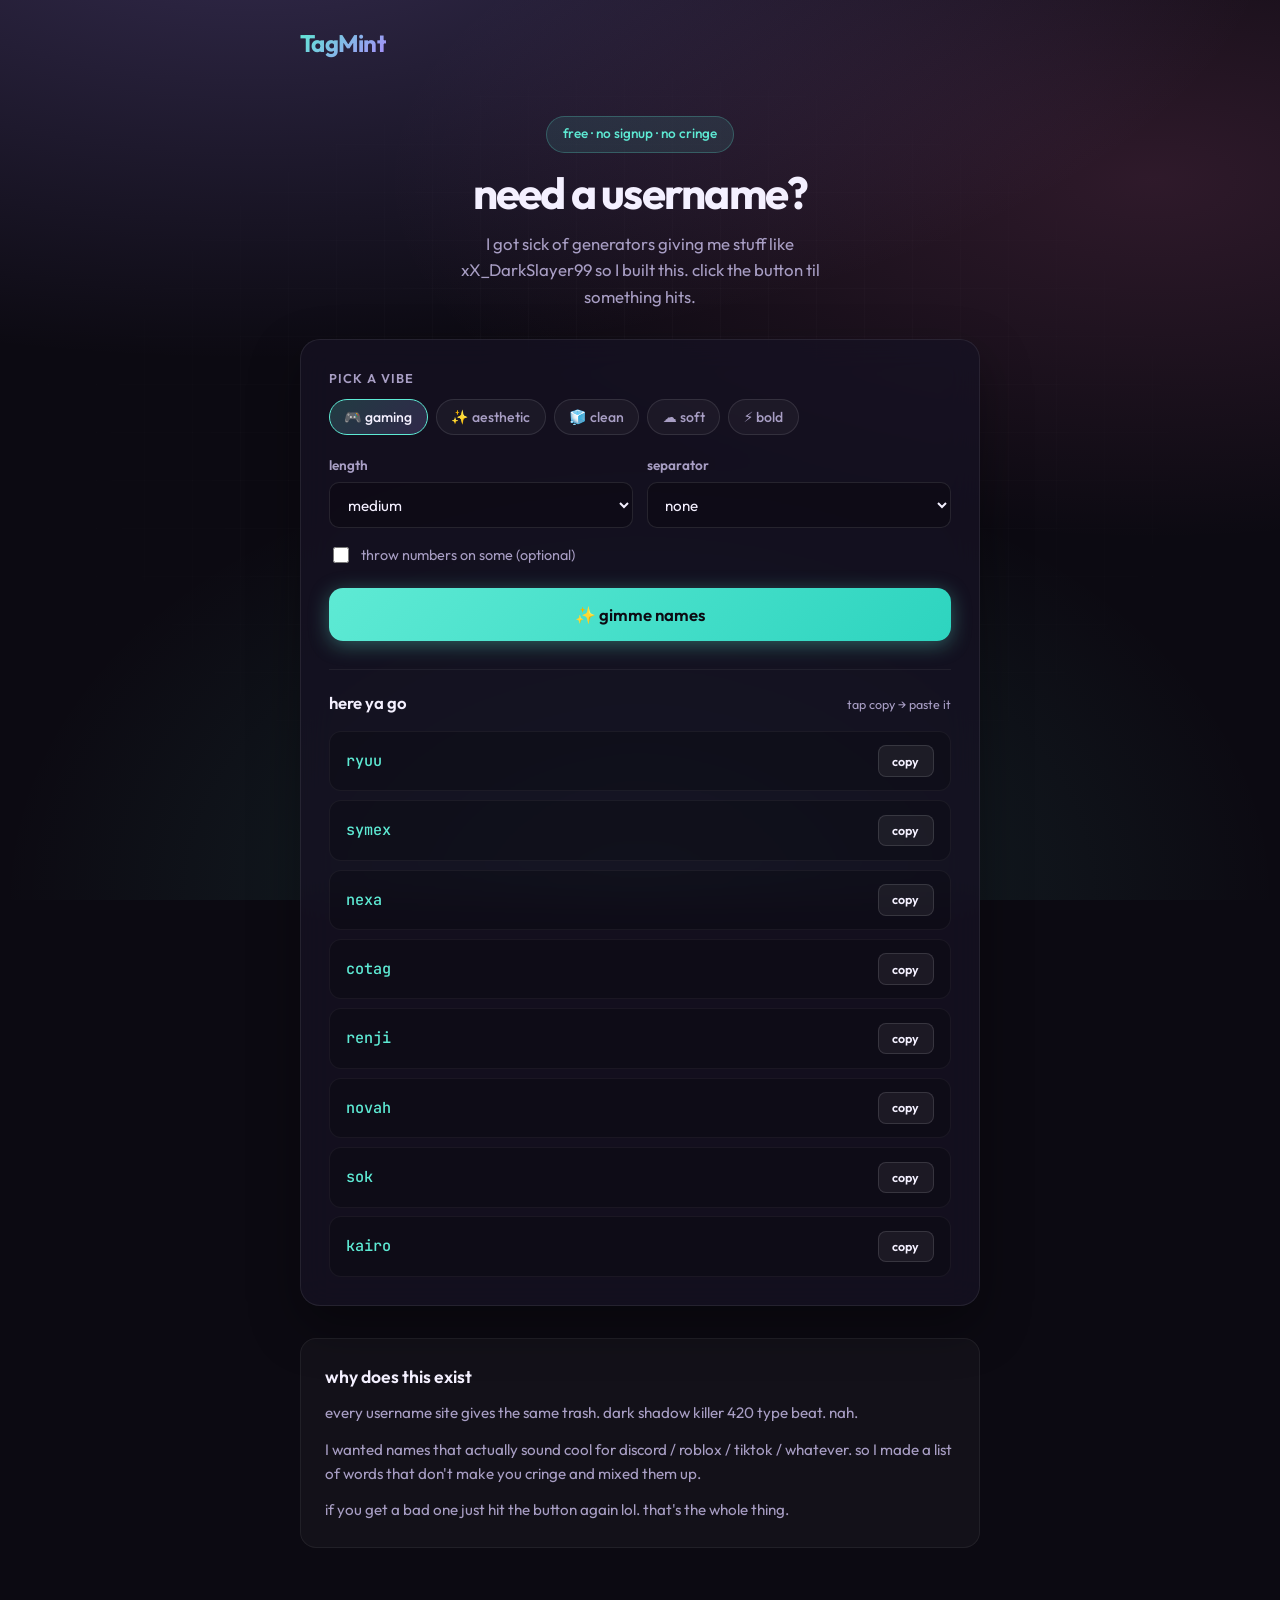
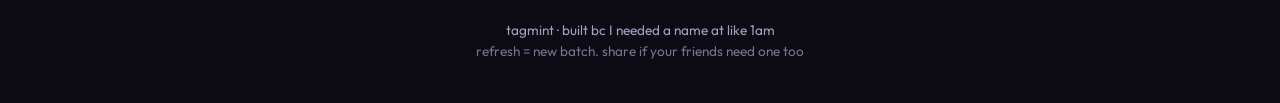
==== index.html @ 59f7b66f "Add files via upload" ====
<!DOCTYPE html>
<html lang="en">
<head>
  <meta charset="UTF-8">
  <meta name="viewport" content="width=device-width, initial-scale=1.0">
  <title>TagMint — username generator that doesn't suck</title>
  <meta name="description" content="I got tired of cringe username generators so I built this. Free cool usernames for Discord, Roblox, TikTok, whatever.">
  <meta name="robots" content="index, follow">
  <link rel="canonical" href="https://silas-sly.github.io/velora-ai-humanizer/">
  <link rel="icon" href="data:image/svg+xml,<svg xmlns='http://www.w3.org/2000/svg' viewBox='0 0 100 100'><text y='.9em' font-size='90'>🏷️</text></svg>">
  <link rel="preconnect" href="https://fonts.googleapis.com">
  <link rel="preconnect" href="https://fonts.gstatic.com" crossorigin>
  <link href="https://fonts.googleapis.com/css2?family=Outfit:wght@400;500;600;700&family=JetBrains+Mono:wght@500&display=swap" rel="stylesheet">
  <style>
    :root {
      --bg: #0c0a12;
      --card: rgba(22, 18, 35, 0.75);
      --card-border: rgba(255, 255, 255, 0.08);
      --text: #f4f0ff;
      --text-muted: #a89ec4;
      --mint: #5eead4;
      --mint-dim: #2dd4bf;
      --purple: #a78bfa;
      --pink: #f472b6;
      --radius: 14px;
    }

    *, *::before, *::after { box-sizing: border-box; }

    body {
      margin: 0;
      font-family: "Outfit", system-ui, sans-serif;
      background: var(--bg);
      color: var(--text);
      line-height: 1.6;
      min-height: 100vh;
      overflow-x: hidden;
    }

    .bg-glow {
      position: fixed;
      inset: 0;
      z-index: -1;
      background:
        radial-gradient(ellipse 80% 50% at 20% -10%, rgba(167, 139, 250, 0.25), transparent),
        radial-gradient(ellipse 60% 40% at 90% 20%, rgba(244, 114, 182, 0.15), transparent),
        radial-gradient(ellipse 50% 50% at 50% 100%, rgba(94, 234, 212, 0.12), transparent),
        var(--bg);
    }

    .bg-grid {
      position: fixed;
      inset: 0;
      z-index: -1;
      background-image:
        linear-gradient(rgba(255, 255, 255, 0.02) 1px, transparent 1px),
        linear-gradient(90deg, rgba(255, 255, 255, 0.02) 1px, transparent 1px);
      background-size: 48px 48px;
      mask-image: radial-gradient(ellipse at center, black 20%, transparent 75%);
    }

    .container {
      width: min(680px, 92%);
      margin: 0 auto;
    }

    .site-header {
      padding: 1.5rem 0 0.5rem;
    }

    .logo {
      font-size: 1.5rem;
      font-weight: 700;
      color: var(--text);
      text-decoration: none;
      letter-spacing: -0.03em;
      background: linear-gradient(135deg, var(--mint), var(--purple));
      -webkit-background-clip: text;
      -webkit-text-fill-color: transparent;
      background-clip: text;
    }

    .hero {
      padding: 2rem 0 1.75rem;
      text-align: center;
    }

    .hero-badge {
      display: inline-block;
      background: rgba(94, 234, 212, 0.1);
      border: 1px solid rgba(94, 234, 212, 0.25);
      color: var(--mint);
      padding: 0.4rem 1rem;
      border-radius: 999px;
      font-size: 0.85rem;
      font-weight: 500;
      margin-bottom: 1rem;
    }

    .hero h1 {
      font-size: clamp(2rem, 6vw, 2.75rem);
      margin: 0 0 0.85rem;
      letter-spacing: -0.04em;
      font-weight: 700;
      line-height: 1.1;
    }

    .hero-sub {
      color: var(--text-muted);
      margin: 0 auto;
      max-width: 420px;
      font-size: 1.05rem;
      font-weight: 400;
    }

    .tool-card {
      background: var(--card);
      backdrop-filter: blur(16px);
      border: 1px solid var(--card-border);
      border-radius: 20px;
      padding: 1.75rem;
      margin-bottom: 2rem;
      box-shadow: 0 20px 50px rgba(0, 0, 0, 0.35);
    }

    .section-label {
      font-size: 0.8rem;
      font-weight: 600;
      text-transform: uppercase;
      letter-spacing: 0.08em;
      color: var(--text-muted);
      margin: 0 0 0.65rem;
    }

    .style-chips {
      display: flex;
      flex-wrap: wrap;
      gap: 0.5rem;
      margin-bottom: 1.25rem;
    }

    .chip {
      padding: 0.5rem 0.9rem;
      border-radius: 999px;
      border: 1px solid rgba(255, 255, 255, 0.1);
      background: rgba(255, 255, 255, 0.04);
      color: var(--text-muted);
      font-family: inherit;
      font-size: 0.88rem;
      font-weight: 500;
      cursor: pointer;
      transition: all 0.2s;
    }

    .chip:hover {
      border-color: rgba(167, 139, 250, 0.4);
      color: var(--text);
    }

    .chip.active {
      background: linear-gradient(135deg, rgba(94, 234, 212, 0.2), rgba(167, 139, 250, 0.2));
      border-color: var(--mint);
      color: var(--text);
    }

    .controls-row {
      display: grid;
      grid-template-columns: 1fr 1fr;
      gap: 0.85rem;
      margin-bottom: 1rem;
    }

    label.field {
      display: flex;
      flex-direction: column;
      gap: 0.35rem;
      font-size: 0.85rem;
      font-weight: 600;
      color: var(--text-muted);
    }

    select {
      padding: 0.7rem 0.85rem;
      border: 1px solid rgba(255, 255, 255, 0.1);
      border-radius: 10px;
      background: rgba(0, 0, 0, 0.25);
      color: var(--text);
      font-family: inherit;
      font-size: 0.95rem;
      cursor: pointer;
    }

    select:focus {
      outline: 2px solid var(--purple);
      outline-offset: 2px;
    }

    .toggle-row {
      display: flex;
      align-items: center;
      gap: 0.55rem;
      margin-bottom: 1.35rem;
      color: var(--text-muted);
      font-size: 0.9rem;
      cursor: pointer;
    }

    .toggle-row input {
      accent-color: var(--mint);
      width: 1rem;
      height: 1rem;
    }

    .btn-generate {
      width: 100%;
      padding: 1rem 1.5rem;
      border: none;
      border-radius: 14px;
      font-family: inherit;
      font-size: 1.05rem;
      font-weight: 600;
      color: #0c0a12;
      cursor: pointer;
      background: linear-gradient(135deg, var(--mint), var(--mint-dim));
      box-shadow: 0 4px 20px rgba(94, 234, 212, 0.35);
      transition: transform 0.15s, box-shadow 0.2s;
    }

    .btn-generate:hover {
      transform: translateY(-2px);
      box-shadow: 0 8px 28px rgba(94, 234, 212, 0.45);
    }

    .btn-generate:active {
      transform: translateY(0) scale(0.98);
    }

    .results-head {
      display: flex;
      justify-content: space-between;
      align-items: baseline;
      margin: 1.75rem 0 0.85rem;
      padding-top: 1.25rem;
      border-top: 1px solid rgba(255, 255, 255, 0.06);
    }

    .results-head h2 {
      margin: 0;
      font-size: 1.05rem;
      font-weight: 600;
    }

    .results-hint {
      font-size: 0.78rem;
      color: var(--text-muted);
    }

    .username-list {
      list-style: none;
      margin: 0;
      padding: 0;
      display: flex;
      flex-direction: column;
      gap: 0.55rem;
    }

    .username-item {
      display: flex;
      align-items: center;
      justify-content: space-between;
      gap: 0.75rem;
      background: rgba(0, 0, 0, 0.2);
      border: 1px solid rgba(255, 255, 255, 0.05);
      border-radius: 12px;
      padding: 0.85rem 1rem;
      transition: border-color 0.2s, background 0.2s;
    }

    .username-item:hover {
      border-color: rgba(167, 139, 250, 0.25);
      background: rgba(167, 139, 250, 0.06);
    }

    .username-text {
      font-family: "JetBrains Mono", ui-monospace, monospace;
      font-size: 0.95rem;
      font-weight: 500;
      color: var(--mint);
    }

    .btn-copy {
      padding: 0.45rem 0.85rem;
      border: 1px solid rgba(255, 255, 255, 0.12);
      border-radius: 8px;
      background: rgba(255, 255, 255, 0.06);
      color: var(--text);
      font-family: inherit;
      font-size: 0.78rem;
      font-weight: 600;
      cursor: pointer;
      transition: all 0.15s;
      white-space: nowrap;
    }

    .btn-copy:hover {
      background: rgba(94, 234, 212, 0.15);
      border-color: var(--mint);
      color: var(--mint);
    }

    .about-block {
      padding: 0 0 3rem;
    }

    .about-card {
      background: rgba(255, 255, 255, 0.03);
      border: 1px solid rgba(255, 255, 255, 0.06);
      border-radius: 16px;
      padding: 1.5rem;
    }

    .about-card h2 {
      margin: 0 0 0.65rem;
      font-size: 1.1rem;
      font-weight: 600;
    }

    .about-card p {
      margin: 0 0 0.75rem;
      color: var(--text-muted);
      font-size: 0.95rem;
    }

    .about-card p:last-child {
      margin-bottom: 0;
    }

    .site-footer {
      padding: 1.5rem 0 2.5rem;
      text-align: center;
      color: var(--text-muted);
      font-size: 0.85rem;
    }

    .site-footer span {
      opacity: 0.7;
    }

    @media (max-width: 480px) {
      .controls-row {
        grid-template-columns: 1fr;
      }
    }
  </style>
</head>
<body>
  <div class="bg-glow" aria-hidden="true"></div>
  <div class="bg-grid" aria-hidden="true"></div>

  <header class="site-header">
    <div class="container">
      <a href="#" class="logo">TagMint</a>
    </div>
  </header>

  <main class="container">
    <section class="hero">
      <p class="hero-badge">free · no signup · no cringe</p>
      <h1>need a username?</h1>
      <p class="hero-sub">I got sick of generators giving me stuff like xX_DarkSlayer99 so I built this. click the button til something hits.</p>
    </section>

    <section class="tool-card">
      <p class="section-label">pick a vibe</p>
      <div class="style-chips" id="style-chips">
        <button type="button" class="chip active" data-style="gaming">🎮 gaming</button>
        <button type="button" class="chip" data-style="aesthetic">✨ aesthetic</button>
        <button type="button" class="chip" data-style="clean">🧊 clean</button>
        <button type="button" class="chip" data-style="soft">☁️ soft</button>
        <button type="button" class="chip" data-style="bold">⚡ bold</button>
      </div>

      <div class="controls-row">
        <label class="field">
          length
          <select id="length">
            <option value="short">short</option>
            <option value="medium" selected>medium</option>
          </select>
        </label>
        <label class="field">
          separator
          <select id="separator">
            <option value="none">none</option>
            <option value="dot">dot ·</option>
            <option value="underscore">underscore _</option>
          </select>
        </label>
      </div>

      <label class="toggle-row">
        <input type="checkbox" id="numbers">
        throw numbers on some (optional)
      </label>

      <button type="button" class="btn-generate" id="generate-btn">✨ gimme names</button>

      <div class="results-head">
        <h2>here ya go</h2>
        <span class="results-hint">tap copy → paste it</span>
      </div>
      <ul class="username-list" id="username-list"></ul>
    </section>

    <section class="about-block">
      <div class="about-card">
        <h2>why does this exist</h2>
        <p>every username site gives the same trash. dark shadow killer 420 type beat. nah.</p>
        <p>I wanted names that actually sound cool for discord / roblox / tiktok / whatever. so I made a list of words that don't make you cringe and mixed them up.</p>
        <p>if you get a bad one just hit the button again lol. that's the whole thing.</p>
      </div>
    </section>
  </main>

  <footer class="site-footer">
    <div class="container">
      tagmint · built bc I needed a name at like 1am<br>
      <span>refresh = new batch. share if your friends need one too</span>
    </div>
  </footer>

  <input type="hidden" id="style" value="gaming">

  <script>
    const CRINGE = /dark|shadow|killer|epic|ninja|dragon|lord|blood|death|savage|toxic|demon|xx|420|pro gamer|cringe|uwu|owo/i;

    const premium = {
      clean: ["orion", "cipher", "vertex", "atlas", "prism", "helix", "nexus", "solar", "vector", "onyx", "cobalt", "meridian"],
      aesthetic: ["serein", "lumen", "velour", "solace", "eclipse", "mirage", "cascade", "serene", "nocturne", "halcyon", "aether", "isotope"],
      gaming: ["nyro", "vynx", "kairo", "renji", "zeph", "orvyn", "thalen", "kyros", "nexa", "ryuu", "axel", "novah"],
      soft: ["willow", "driftwood", "firefly", "marigold", "sunlit", "meadow", "petrichor", "daybreak", "moonrise", "starling"],
      bold: ["ironcrest", "stormline", "northwind", "goldframe", "crossline", "highvault", "rockwell", "windgate", "stonearc", "peakline"],
    };

    const roots = {
      clean: ["neo", "syn", "arc", "lux", "zen", "vor", "kai", "sol", "fen", "hex", "rio", "vex"],
      aesthetic: ["pale", "low", "soft", "sea", "moon", "cold", "blue", "grey", "mist", "dawn", "dusk", "haze"],
      gaming: ["neo", "hex", "arc", "volt", "sync", "flux", "dash", "grid", "byte", "node", "rift", "core"],
      soft: ["warm", "slow", "calm", "kind", "easy", "mild", "cozy", "hazy", "light", "still", "deep", "pure"],
      bold: ["iron", "steel", "peak", "prime", "stark", "grand", "solid", "sharp", "high", "true", "hard", "fast"],
    };

    const tails = {
      clean: ["line", "ward", "flux", "kind", "mind", "pulse", "core", "veil", "port", "mark", "gate", "view"],
      aesthetic: ["glass", "pool", "rain", "glow", "tide", "fern", "lily", "wave", "bloom", "arch", "shade", "light"],
      gaming: ["strike", "shift", "spark", "dash", "sync", "byte", "node", "rift", "volt", "flux", "run", "tag"],
      soft: ["cloud", "berry", "brook", "petal", "moss", "nest", "dream", "breeze", "stream", "glow", "haze", "dew"],
      bold: ["forge", "crest", "frame", "block", "vault", "tower", "ridge", "edge", "line", "gate", "fall", "wind"],
    };

    const handPicked = {
      clean: ["northline", "clearport", "swiftmark", "keengate", "brightflux", "stillward", "openview", "truecore"],
      aesthetic: ["seaglass", "lowtide", "paleglow", "coldbloom", "moonarch", "mistfern", "dawnlily", "hazewave"],
      gaming: ["neoshift", "hexspark", "arcflux", "voltdash", "syncbyte", "gridrift", "corerun", "nodetag"],
      soft: ["warmcloud", "calmbrook", "kindpetal", "cozyglow", "hazydew", "stillnest", "deepdream", "purebreeze"],
      bold: ["ironforge", "steelcrest", "peakline", "starkgate", "grandvault", "sharpedge", "highridge", "truewind"],
    };

    const onsets = ["k", "n", "r", "v", "z", "t", "l", "m", "s", "j", "x", "q"];
    const nuclei = ["a", "e", "i", "o", "y", "ae", "io"];
    const codas = ["n", "r", "x", "l", "s", "k", "m", "v", "th", "sh", ""];

    function pick(arr) {
      return arr[Math.floor(Math.random() * arr.length)];
    }

    function subtleNumber() {
      return pick(["", "", "", "", "7", "9", "11", "21"]);
    }

    function joinParts(a, b, sep) {
      if (sep === "dot") return `${a}.${b}`;
      if (sep === "underscore") return `${a}_${b}`;
      return a + b;
    }

    function blend(a, b) {
      const cut = Math.min(3, Math.max(2, Math.floor(a.length / 2)));
      return (a.slice(0, cut) + b).toLowerCase();
    }

    function formatName(name, style) {
      name = name.toLowerCase().replace(/[^a-z0-9._]/g, "");
      if (style === "clean") return name.charAt(0).toUpperCase() + name.slice(1);
      return name;
    }

    function isCringe(name) {
      if (CRINGE.test(name)) return true;
      if (/(.)\1{2,}/.test(name)) return true;
      if (name.length < 3 || name.length > 16) return true;
      if (!/[aeiouy]/.test(name)) return true;
      if (/[bcdfghjklmnpqrstvwxyz]{4,}/i.test(name)) return true;
      return false;
    }

    function pronounceableTag() {
      const pattern = Math.random();
      if (pattern < 0.4) return pick(onsets) + pick(nuclei) + pick(codas);
      if (pattern < 0.7) return pick(onsets) + pick(nuclei) + pick(codas) + pick(nuclei) + pick(codas);
      return pick(premium.gaming);
    }

    function generateOne(style, length, separator, useNumbers) {
      let name = "";
      const roll = Math.random();

      if (roll < 0.35) name = pick(premium[style] || premium.clean);
      else if (roll < 0.55) name = pick(handPicked[style] || handPicked.clean);
      else if (roll < 0.75) {
        const a = pick(roots[style] || roots.clean);
        const b = pick(tails[style] || tails.clean);
        name = separator === "none" && Math.random() < 0.4 ? blend(a, b) : joinParts(a, b, separator);
      } else if (style === "gaming") name = pronounceableTag();
      else {
        const a = pick(roots[style] || roots.clean);
        const b = pick(tails[style] || tails.clean);
        name = joinParts(a, b, separator);
      }

      if (length === "short" && name.length > 9) name = name.slice(0, 7);
      name = formatName(name, style);
      if (useNumbers) {
        const num = subtleNumber();
        if (num) name += num;
      }
      return name;
    }

    function generateBatch(count, style, length, separator, useNumbers) {
      const set = new Set();
      let attempts = 0;
      while (set.size < count && attempts < count * 50) {
        const candidate = generateOne(style, length, separator, useNumbers);
        if (!isCringe(candidate)) set.add(candidate);
        attempts++;
      }
      return [...set];
    }

    function renderUsernames(names) {
      const list = document.getElementById("username-list");
      list.innerHTML = names.map((name) => `
        <li class="username-item">
          <span class="username-text">${name}</span>
          <button type="button" class="btn-copy" data-copy="${name}">copy</button>
        </li>
      `).join("");

      list.querySelectorAll("[data-copy]").forEach((btn) => {
        btn.addEventListener("click", async () => {
          const text = btn.dataset.copy;
          try {
            await navigator.clipboard.writeText(text);
            btn.textContent = "got it ✓";
            setTimeout(() => { btn.textContent = "copy"; }, 1400);
          } catch {
            btn.textContent = "copy manually";
          }
        });
      });
    }

    function runGenerate() {
      const style = document.getElementById("style").value;
      const length = document.getElementById("length").value;
      const separator = document.getElementById("separator").value;
      const useNumbers = document.getElementById("numbers").checked;
      renderUsernames(generateBatch(8, style, length, separator, useNumbers));
    }

    document.getElementById("generate-btn").addEventListener("click", runGenerate);

    document.querySelectorAll(".chip").forEach((chip) => {
      chip.addEventListener("click", () => {
        document.querySelectorAll(".chip").forEach((c) => c.classList.remove("active"));
        chip.classList.add("active");
        document.getElementById("style").value = chip.dataset.style;
        runGenerate();
      });
    });

    runGenerate();
  </script>
</body>
</html>
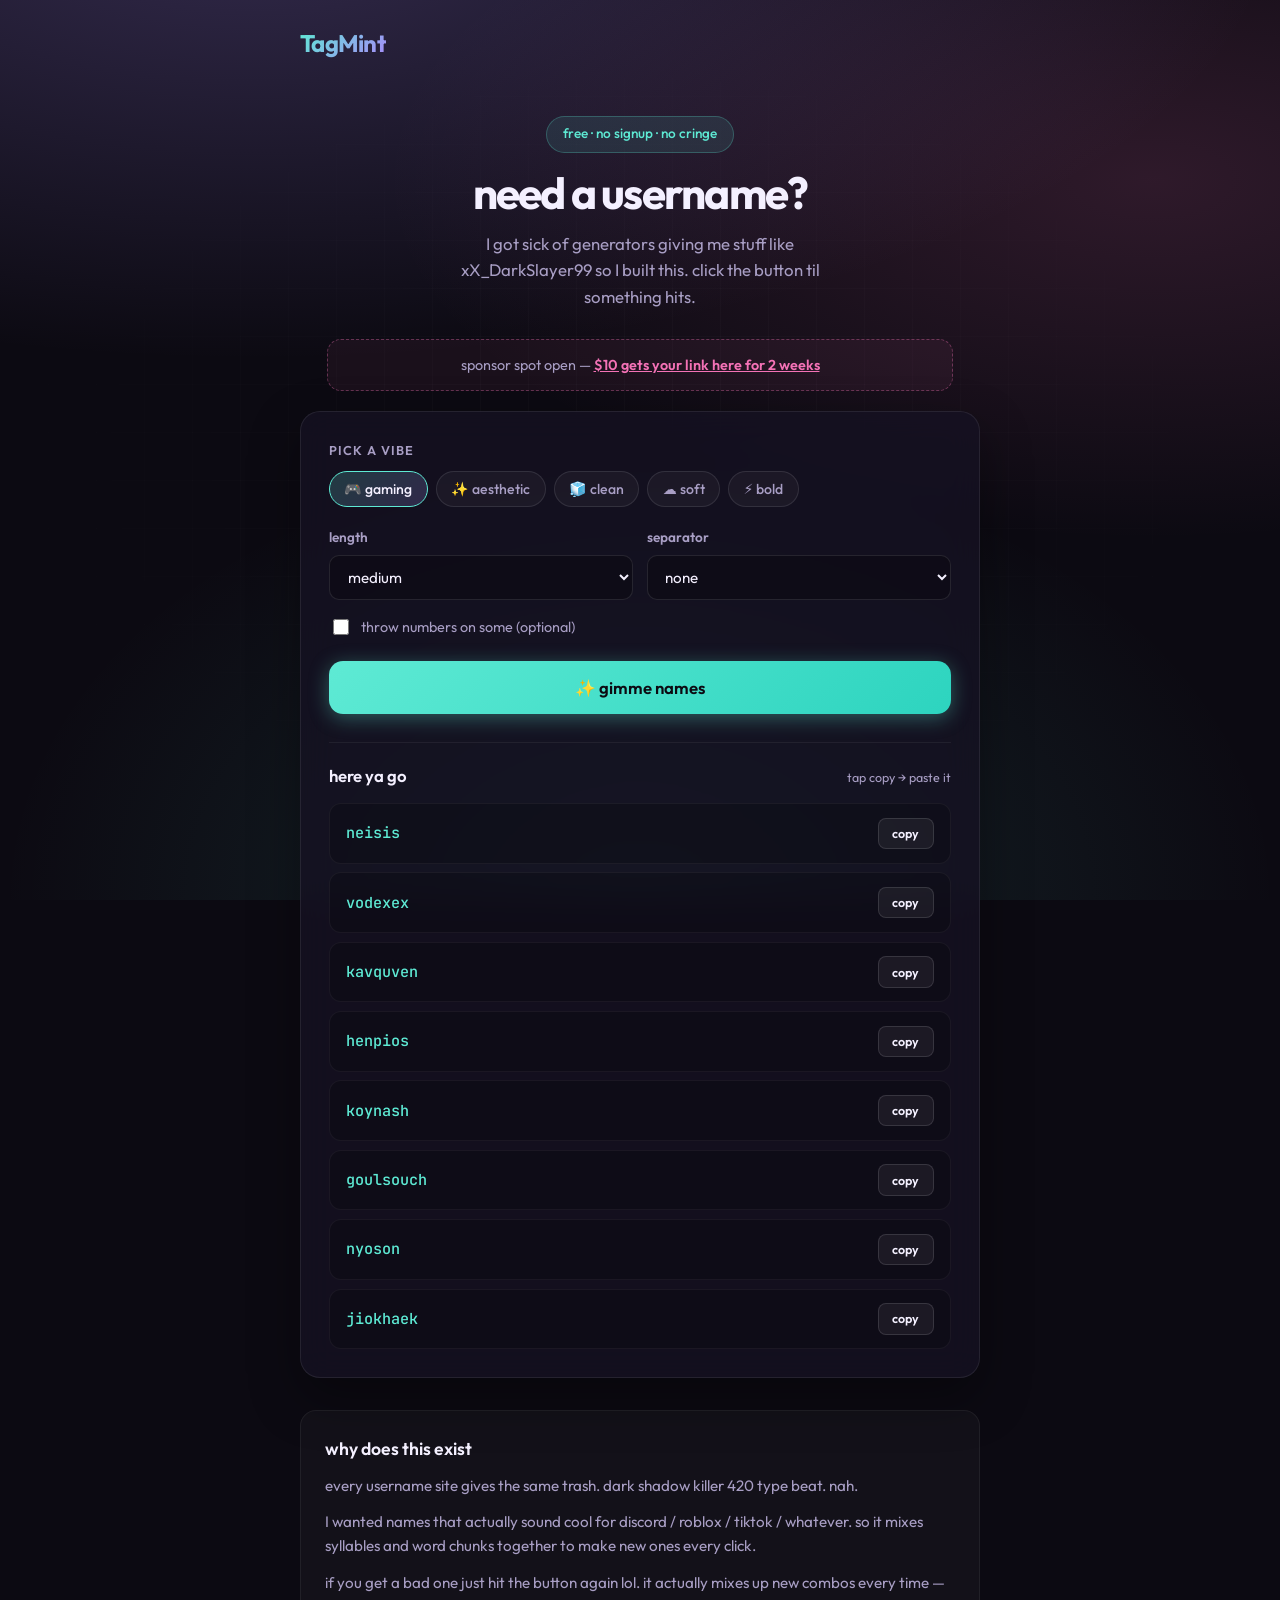
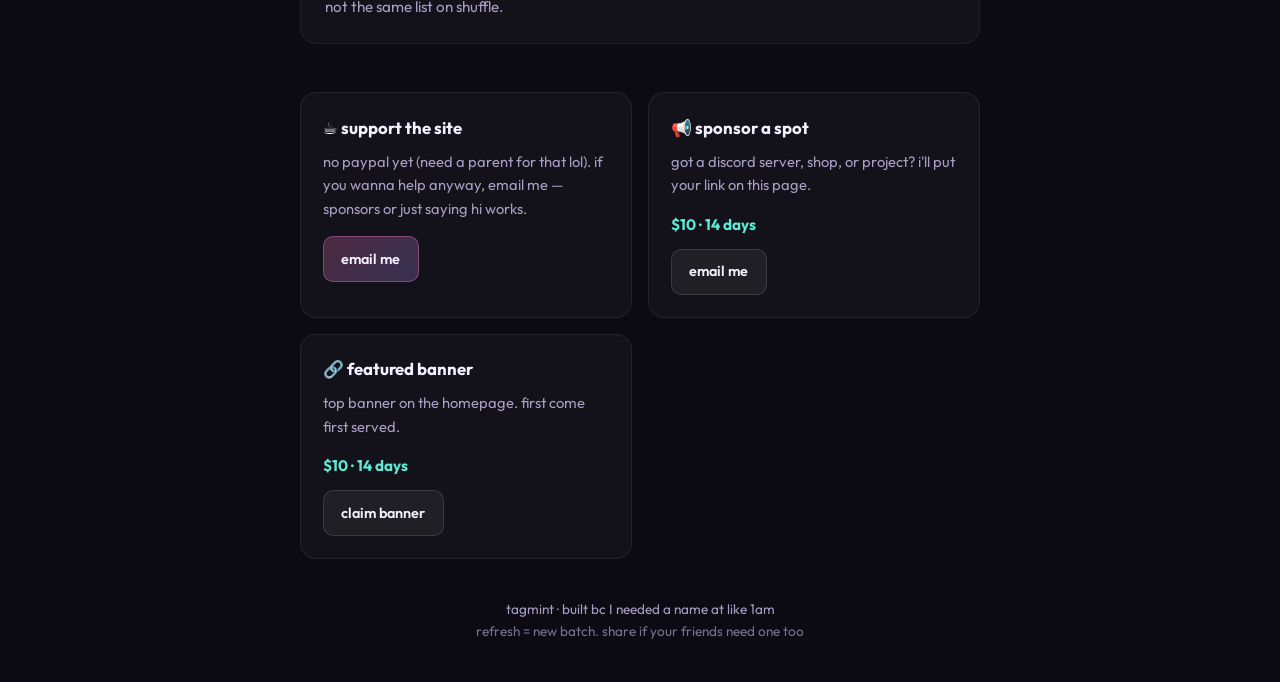
==== commit 7f22299e: "Add files via upload" ====
--- a/index.html
+++ b/index.html
@@ -6,7 +6,7 @@
   <title>TagMint — username generator that doesn't suck</title>
   <meta name="description" content="I got tired of cringe username generators so I built this. Free cool usernames for Discord, Roblox, TikTok, whatever.">
   <meta name="robots" content="index, follow">
-  <link rel="canonical" href="https://silas-sly.github.io/velora-ai-humanizer/">
+  <link rel="canonical" href="https://silas-sly.github.io/tagmint-ai-username/">
   <link rel="icon" href="data:image/svg+xml,<svg xmlns='http://www.w3.org/2000/svg' viewBox='0 0 100 100'><text y='.9em' font-size='90'>🏷️</text></svg>">
   <link rel="preconnect" href="https://fonts.googleapis.com">
   <link rel="preconnect" href="https://fonts.gstatic.com" crossorigin>
@@ -346,6 +346,88 @@
       opacity: 0.7;
     }
 
+    .sponsor-top {
+      margin-bottom: 1.25rem;
+      padding: 0.85rem 1.1rem;
+      border-radius: 14px;
+      border: 1px dashed rgba(244, 114, 182, 0.35);
+      background: rgba(244, 114, 182, 0.06);
+      text-align: center;
+      font-size: 0.9rem;
+      color: var(--text-muted);
+    }
+
+    .sponsor-top a {
+      color: var(--pink);
+      font-weight: 600;
+    }
+
+    .support-section {
+      padding-bottom: 1rem;
+    }
+
+    .support-grid {
+      display: grid;
+      grid-template-columns: repeat(auto-fit, minmax(240px, 1fr));
+      gap: 1rem;
+    }
+
+    .support-card {
+      background: rgba(255, 255, 255, 0.03);
+      border: 1px solid rgba(255, 255, 255, 0.08);
+      border-radius: 16px;
+      padding: 1.35rem;
+    }
+
+    .support-card h2 {
+      margin: 0 0 0.5rem;
+      font-size: 1.05rem;
+    }
+
+    .support-card p {
+      margin: 0 0 1rem;
+      color: var(--text-muted);
+      font-size: 0.92rem;
+    }
+
+    .support-card .price {
+      color: var(--mint);
+      font-weight: 700;
+      font-size: 0.95rem;
+      margin-bottom: 0.75rem;
+    }
+
+    .btn-support {
+      display: inline-flex;
+      align-items: center;
+      justify-content: center;
+      padding: 0.65rem 1.1rem;
+      border-radius: 10px;
+      font-family: inherit;
+      font-size: 0.9rem;
+      font-weight: 600;
+      text-decoration: none;
+      border: 1px solid rgba(255, 255, 255, 0.12);
+      background: rgba(255, 255, 255, 0.06);
+      color: var(--text);
+      transition: all 0.15s;
+    }
+
+    .btn-support:hover {
+      border-color: var(--purple);
+      background: rgba(167, 139, 250, 0.15);
+    }
+
+    .btn-donate {
+      background: linear-gradient(135deg, rgba(244, 114, 182, 0.25), rgba(167, 139, 250, 0.25));
+      border-color: rgba(244, 114, 182, 0.4);
+    }
+
+    .btn-donate:hover {
+      border-color: var(--pink);
+      background: rgba(244, 114, 182, 0.2);
+    }
+
     @media (max-width: 480px) {
       .controls-row {
         grid-template-columns: 1fr;
@@ -369,6 +451,10 @@
       <h1>need a username?</h1>
       <p class="hero-sub">I got sick of generators giving me stuff like xX_DarkSlayer99 so I built this. click the button til something hits.</p>
     </section>
+
+    <aside class="sponsor-top container">
+      sponsor spot open — <a href="#support">$10 gets your link here for 2 weeks</a>
+    </aside>
 
     <section class="tool-card">
       <p class="section-label">pick a vibe</p>
@@ -416,8 +502,30 @@
       <div class="about-card">
         <h2>why does this exist</h2>
         <p>every username site gives the same trash. dark shadow killer 420 type beat. nah.</p>
-        <p>I wanted names that actually sound cool for discord / roblox / tiktok / whatever. so I made a list of words that don't make you cringe and mixed them up.</p>
-        <p>if you get a bad one just hit the button again lol. that's the whole thing.</p>
+        <p>I wanted names that actually sound cool for discord / roblox / tiktok / whatever. so it mixes syllables and word chunks together to make new ones every click.</p>
+        <p>if you get a bad one just hit the button again lol. it actually mixes up new combos every time — not the same list on shuffle.</p>
+      </div>
+    </section>
+
+    <section class="support-section" id="support">
+      <div class="support-grid">
+        <article class="support-card">
+          <h2>☕ support the site</h2>
+          <p>no paypal yet (need a parent for that lol). if you wanna help anyway, email me — sponsors or just saying hi works.</p>
+          <a class="btn-support btn-donate" href="mailto:tagmint76@gmail.com?subject=TagMint%20Support">email me</a>
+        </article>
+        <article class="support-card">
+          <h2>📢 sponsor a spot</h2>
+          <p>got a discord server, shop, or project? i'll put your link on this page.</p>
+          <p class="price">$10 · 14 days</p>
+          <a class="btn-support" href="mailto:tagmint76@gmail.com?subject=TagMint%20Sponsor">email me</a>
+        </article>
+        <article class="support-card">
+          <h2>🔗 featured banner</h2>
+          <p>top banner on the homepage. first come first served.</p>
+          <p class="price">$10 · 14 days</p>
+          <a class="btn-support" href="mailto:tagmint76@gmail.com?subject=TagMint%20Banner%20Spot">claim banner</a>
+        </article>
       </div>
     </section>
   </main>
@@ -434,48 +542,52 @@
   <script>
     const CRINGE = /dark|shadow|killer|epic|ninja|dragon|lord|blood|death|savage|toxic|demon|xx|420|pro gamer|cringe|uwu|owo/i;
 
-    const premium = {
-      clean: ["orion", "cipher", "vertex", "atlas", "prism", "helix", "nexus", "solar", "vector", "onyx", "cobalt", "meridian"],
-      aesthetic: ["serein", "lumen", "velour", "solace", "eclipse", "mirage", "cascade", "serene", "nocturne", "halcyon", "aether", "isotope"],
-      gaming: ["nyro", "vynx", "kairo", "renji", "zeph", "orvyn", "thalen", "kyros", "nexa", "ryuu", "axel", "novah"],
-      soft: ["willow", "driftwood", "firefly", "marigold", "sunlit", "meadow", "petrichor", "daybreak", "moonrise", "starling"],
-      bold: ["ironcrest", "stormline", "northwind", "goldframe", "crossline", "highvault", "rockwell", "windgate", "stonearc", "peakline"],
+    const parts = {
+      clean: {
+        starts: ["neo", "syn", "arc", "lux", "zen", "vor", "kai", "sol", "fen", "hex", "rio", "vex", "alt", "orb", "ion", "uv", "ax", "el", "cy", "nov"],
+        mids: ["tra", "lin", "flux", "core", "mind", "port", "mark", "gate", "view", "wave", "link", "byte", "node", "sync", "volt", "dash"],
+        ends: ["line", "ward", "flux", "kind", "pulse", "veil", "port", "mark", "gate", "view", "path", "tone", "form", "base", "loop", "shift"],
+      },
+      aesthetic: {
+        starts: ["pale", "low", "soft", "sea", "moon", "cold", "blue", "grey", "mist", "dawn", "dusk", "haze", "frost", "silk", "pearl", "ivory", "luna", "star", "rain", "cloud"],
+        mids: ["lit", "fall", "rise", "glow", "wash", "veil", "drift", "pool", "fern", "lily", "tide", "wave", "bloom", "arch", "shade", "light", "mist", "dew"],
+        ends: ["glass", "pool", "rain", "glow", "tide", "fern", "lily", "wave", "bloom", "arch", "shade", "light", "haze", "dusk", "morn", "vale", "brook", "petal"],
+      },
+      gaming: {
+        starts: ["ny", "vy", "ka", "ze", "ry", "no", "ex", "ax", "ky", "vo", "qu", "sy", "my", "ty", "ly", "xy", "zo", "ra", "ne", "ko"],
+        mids: ["ro", "ven", "lex", "mir", "tal", "nix", "zor", "kel", "syn", "rax", "vel", "tor", "jan", "rix", "lun", "dex", "kor", "zen"],
+        ends: ["on", "ix", "us", "el", "ar", "en", "or", "yn", "is", "um", "ax", "ex", "os", "ir", "ul", "eth", "ash", "ith"],
+      },
+      soft: {
+        starts: ["warm", "slow", "calm", "kind", "easy", "mild", "cozy", "hazy", "light", "still", "deep", "pure", "honey", "cotton", "velvet", "sunny", "misty", "sleepy"],
+        mids: ["cloud", "berry", "brook", "petal", "moss", "nest", "dream", "breeze", "stream", "glow", "haze", "dew", "leaf", "rain", "snow", "wind"],
+        ends: ["cloud", "berry", "brook", "petal", "moss", "nest", "dream", "breeze", "stream", "glow", "haze", "dew", "field", "meadow", "willow", "spark"],
+      },
+      bold: {
+        starts: ["iron", "steel", "peak", "prime", "stark", "grand", "solid", "sharp", "high", "true", "hard", "fast", "gold", "storm", "rock", "cross", "north", "wind"],
+        mids: ["forge", "crest", "frame", "block", "vault", "tower", "ridge", "edge", "line", "gate", "fall", "break", "strike", "guard", "hold", "run"],
+        ends: ["forge", "crest", "frame", "block", "vault", "tower", "ridge", "edge", "line", "gate", "fall", "wind", "stone", "steel", "peak", "core"],
+      },
     };
 
-    const roots = {
-      clean: ["neo", "syn", "arc", "lux", "zen", "vor", "kai", "sol", "fen", "hex", "rio", "vex"],
-      aesthetic: ["pale", "low", "soft", "sea", "moon", "cold", "blue", "grey", "mist", "dawn", "dusk", "haze"],
-      gaming: ["neo", "hex", "arc", "volt", "sync", "flux", "dash", "grid", "byte", "node", "rift", "core"],
-      soft: ["warm", "slow", "calm", "kind", "easy", "mild", "cozy", "hazy", "light", "still", "deep", "pure"],
-      bold: ["iron", "steel", "peak", "prime", "stark", "grand", "solid", "sharp", "high", "true", "hard", "fast"],
-    };
-
-    const tails = {
-      clean: ["line", "ward", "flux", "kind", "mind", "pulse", "core", "veil", "port", "mark", "gate", "view"],
-      aesthetic: ["glass", "pool", "rain", "glow", "tide", "fern", "lily", "wave", "bloom", "arch", "shade", "light"],
-      gaming: ["strike", "shift", "spark", "dash", "sync", "byte", "node", "rift", "volt", "flux", "run", "tag"],
-      soft: ["cloud", "berry", "brook", "petal", "moss", "nest", "dream", "breeze", "stream", "glow", "haze", "dew"],
-      bold: ["forge", "crest", "frame", "block", "vault", "tower", "ridge", "edge", "line", "gate", "fall", "wind"],
-    };
-
-    const handPicked = {
-      clean: ["northline", "clearport", "swiftmark", "keengate", "brightflux", "stillward", "openview", "truecore"],
-      aesthetic: ["seaglass", "lowtide", "paleglow", "coldbloom", "moonarch", "mistfern", "dawnlily", "hazewave"],
-      gaming: ["neoshift", "hexspark", "arcflux", "voltdash", "syncbyte", "gridrift", "corerun", "nodetag"],
-      soft: ["warmcloud", "calmbrook", "kindpetal", "cozyglow", "hazydew", "stillnest", "deepdream", "purebreeze"],
-      bold: ["ironforge", "steelcrest", "peakline", "starkgate", "grandvault", "sharpedge", "highridge", "truewind"],
-    };
-
-    const onsets = ["k", "n", "r", "v", "z", "t", "l", "m", "s", "j", "x", "q"];
-    const nuclei = ["a", "e", "i", "o", "y", "ae", "io"];
-    const codas = ["n", "r", "x", "l", "s", "k", "m", "v", "th", "sh", ""];
+    const onsets = ["k", "n", "r", "v", "z", "t", "l", "m", "s", "j", "x", "q", "b", "d", "f", "g", "h", "p", "w", "y"];
+    const nuclei = ["a", "e", "i", "o", "u", "y", "ae", "io", "ea", "ou", "ai"];
+    const codas = ["n", "r", "x", "l", "s", "k", "m", "v", "th", "sh", "ch", "z", "t", "d", ""];
+
+    const recentNames = [];
+    const MAX_RECENT = 60;
 
     function pick(arr) {
       return arr[Math.floor(Math.random() * arr.length)];
     }
 
+    function randInt(min, max) {
+      return Math.floor(Math.random() * (max - min + 1)) + min;
+    }
+
     function subtleNumber() {
-      return pick(["", "", "", "", "7", "9", "11", "21"]);
+      if (Math.random() > 0.35) return "";
+      return String(randInt(2, 99));
     }
 
     function joinParts(a, b, sep) {
@@ -484,9 +596,11 @@
       return a + b;
     }
 
-    function blend(a, b) {
-      const cut = Math.min(3, Math.max(2, Math.floor(a.length / 2)));
-      return (a.slice(0, cut) + b).toLowerCase();
+    function blendWords(a, b) {
+      const cutA = randInt(2, Math.max(2, Math.min(a.length - 1, 4)));
+      const cutB = randInt(1, Math.max(1, Math.min(b.length - 1, 3)));
+      if (Math.random() < 0.5) return (a.slice(0, cutA) + b.slice(cutB)).toLowerCase();
+      return (a.slice(0, cutA) + b).toLowerCase();
     }
 
     function formatName(name, style) {
@@ -504,45 +618,86 @@
       return false;
     }
 
-    function pronounceableTag() {
-      const pattern = Math.random();
-      if (pattern < 0.4) return pick(onsets) + pick(nuclei) + pick(codas);
-      if (pattern < 0.7) return pick(onsets) + pick(nuclei) + pick(codas) + pick(nuclei) + pick(codas);
-      return pick(premium.gaming);
+    function wasRecentlyUsed(name) {
+      return recentNames.includes(name);
+    }
+
+    function rememberName(name) {
+      recentNames.push(name);
+      if (recentNames.length > MAX_RECENT) recentNames.shift();
+    }
+
+    function inventPhonetic(minSyl, maxSyl) {
+      const count = randInt(minSyl, maxSyl);
+      let name = "";
+      for (let i = 0; i < count; i++) {
+        name += pick(onsets) + pick(nuclei) + (i === count - 1 ? pick(codas) : pick(codas).replace(/[thshch]/, ""));
+      }
+      return name.replace(/[^a-z]/g, "");
+    }
+
+    function inventSyllable(style) {
+      const p = parts[style] || parts.gaming;
+      const pattern = randInt(1, 4);
+      if (pattern === 1) return pick(p.starts) + pick(p.ends);
+      if (pattern === 2) return pick(p.starts) + pick(p.mids);
+      if (pattern === 3) return pick(p.starts) + pick(p.mids) + pick(p.ends);
+      return pick(p.starts) + pick(p.ends) + pick(p.ends).slice(0, 2);
+    }
+
+    function inventCombo(style, separator) {
+      const p = parts[style] || parts.gaming;
+      const a = pick(p.starts);
+      const b = pick(p.mids);
+      const c = pick(p.ends);
+      const mode = randInt(1, 5);
+      if (mode === 1) return joinParts(a, b, separator);
+      if (mode === 2) return joinParts(b, c, separator);
+      if (mode === 3) return joinParts(a, c, separator);
+      if (mode === 4) return blendWords(a, c);
+      return blendWords(b, pick(p.starts));
     }
 
     function generateOne(style, length, separator, useNumbers) {
+      const roll = Math.random();
       let name = "";
-      const roll = Math.random();
-
-      if (roll < 0.35) name = pick(premium[style] || premium.clean);
-      else if (roll < 0.55) name = pick(handPicked[style] || handPicked.clean);
-      else if (roll < 0.75) {
-        const a = pick(roots[style] || roots.clean);
-        const b = pick(tails[style] || tails.clean);
-        name = separator === "none" && Math.random() < 0.4 ? blend(a, b) : joinParts(a, b, separator);
-      } else if (style === "gaming") name = pronounceableTag();
-      else {
-        const a = pick(roots[style] || roots.clean);
-        const b = pick(tails[style] || tails.clean);
-        name = joinParts(a, b, separator);
+
+      if (roll < 0.35) {
+        name = inventPhonetic(2, length === "short" ? 2 : 3);
+      } else if (roll < 0.65) {
+        name = inventSyllable(style);
+      } else if (roll < 0.9) {
+        name = inventCombo(style, separator);
+      } else {
+        name = inventPhonetic(1, 2) + inventSyllable(style).slice(0, randInt(3, 5));
       }
 
-      if (length === "short" && name.length > 9) name = name.slice(0, 7);
+      if (length === "short" && name.length > 8) {
+        name = name.slice(0, randInt(5, 8));
+      }
+      if (length === "medium" && name.length < 6 && separator === "none") {
+        name += pick(parts[style].ends).slice(0, randInt(2, 4));
+      }
+
       name = formatName(name, style);
+
       if (useNumbers) {
         const num = subtleNumber();
         if (num) name += num;
       }
+
       return name;
     }
 
     function generateBatch(count, style, length, separator, useNumbers) {
       const set = new Set();
       let attempts = 0;
-      while (set.size < count && attempts < count * 50) {
+      while (set.size < count && attempts < count * 120) {
         const candidate = generateOne(style, length, separator, useNumbers);
-        if (!isCringe(candidate)) set.add(candidate);
+        if (!isCringe(candidate) && !wasRecentlyUsed(candidate)) {
+          set.add(candidate);
+          rememberName(candidate);
+        }
         attempts++;
       }
       return [...set];
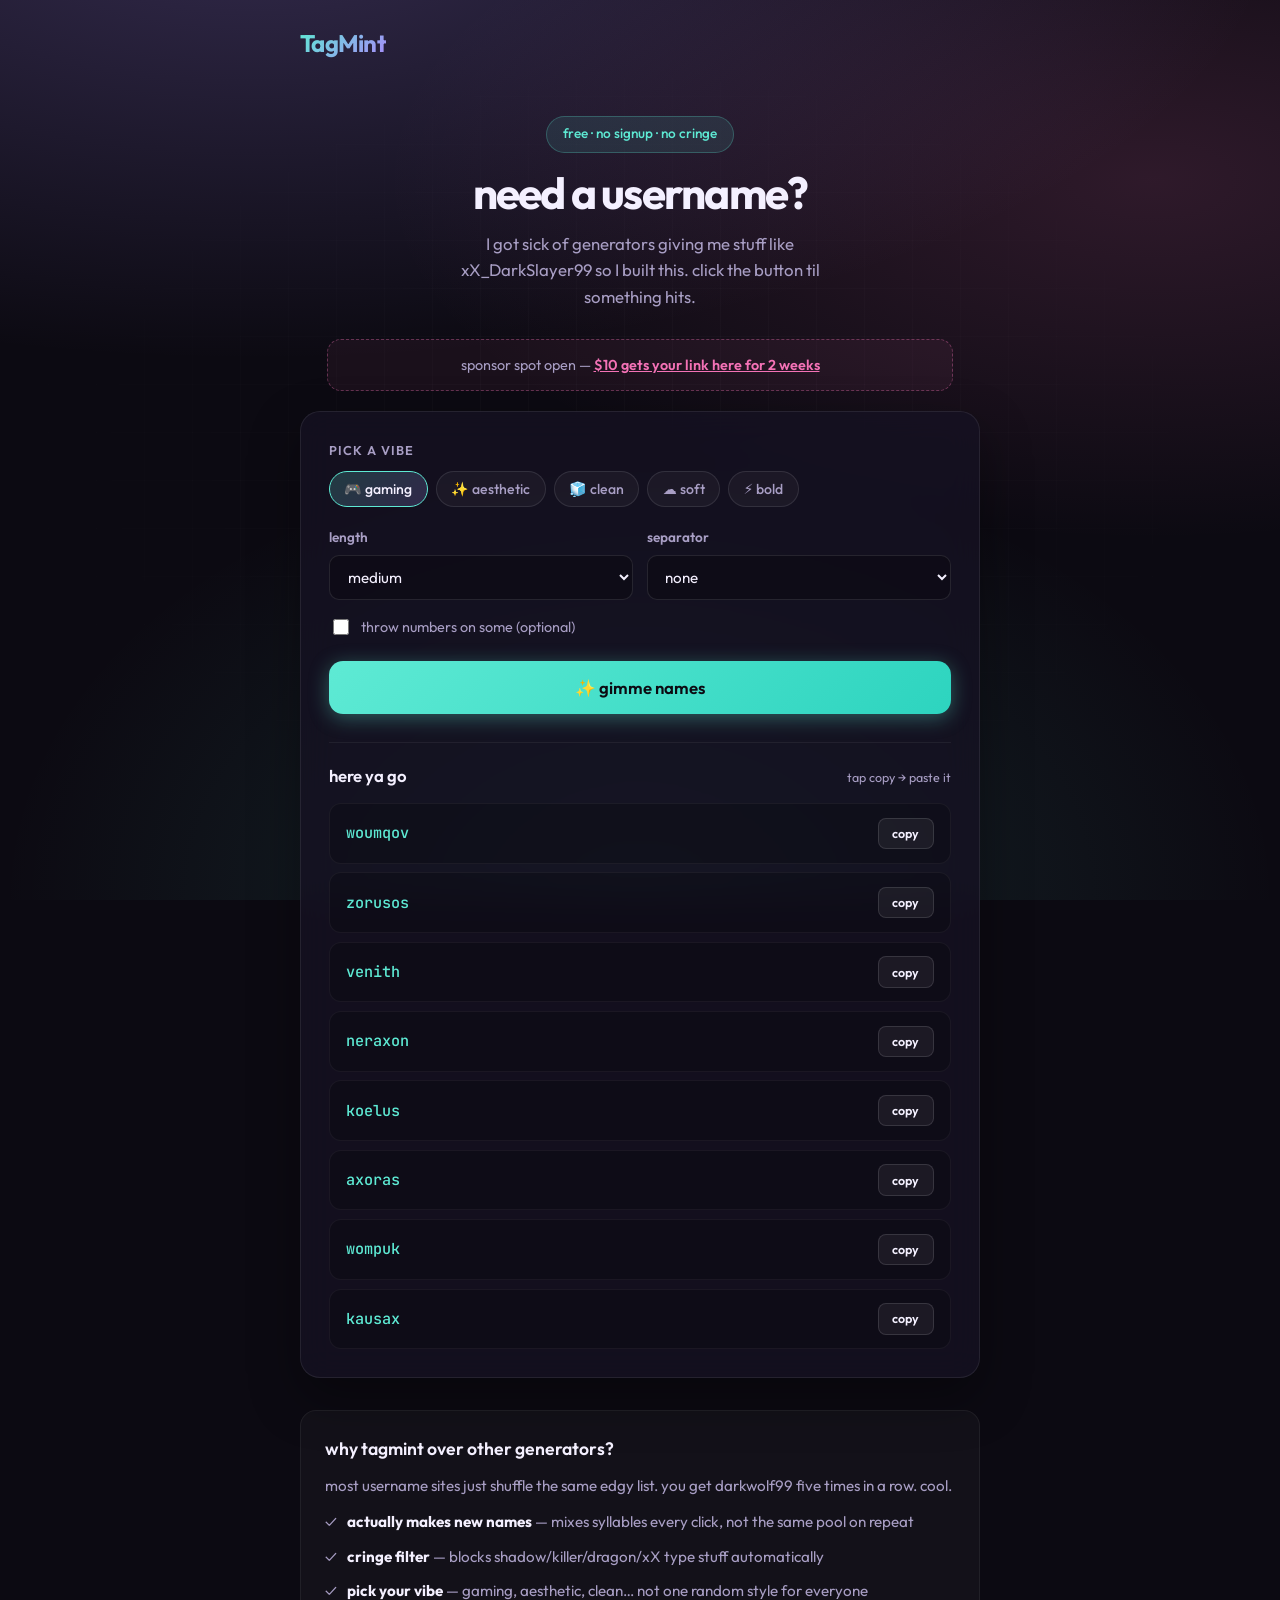
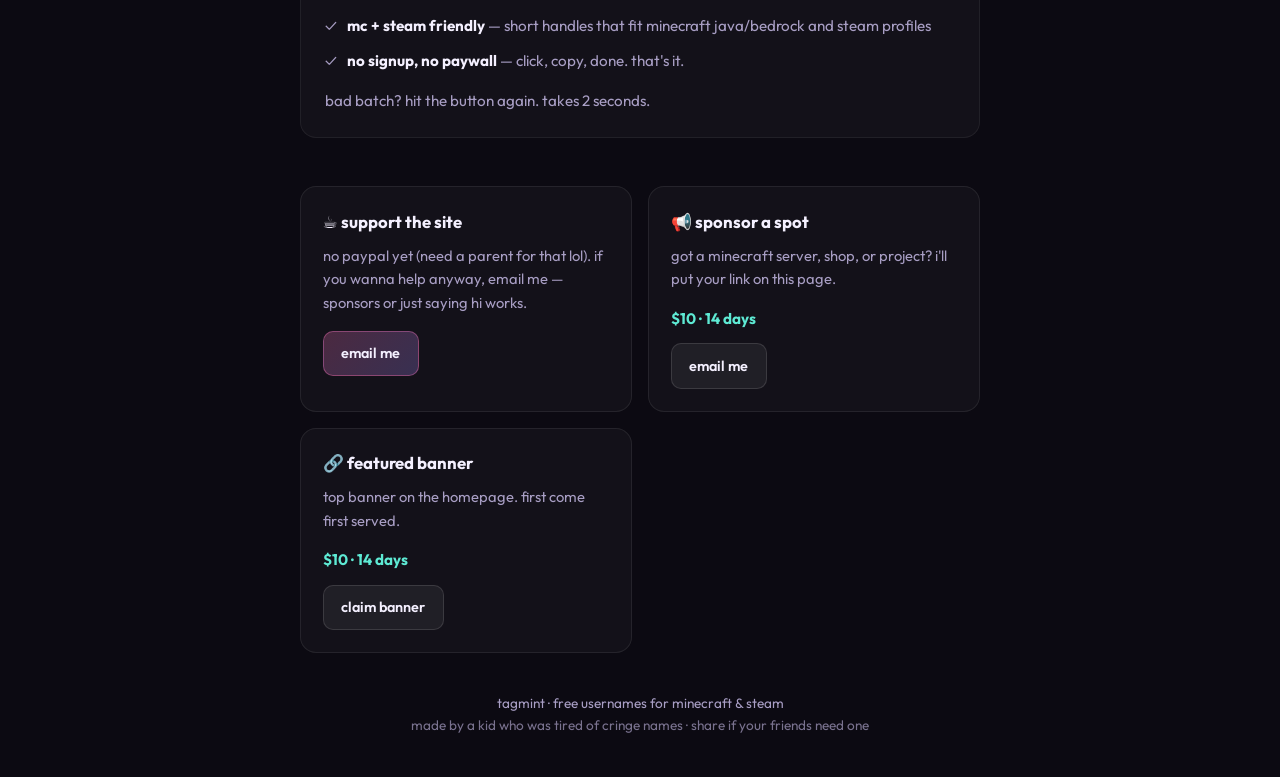
==== commit 1734092e: "Add files via upload" ====
--- a/index.html
+++ b/index.html
@@ -4,7 +4,7 @@
   <meta charset="UTF-8">
   <meta name="viewport" content="width=device-width, initial-scale=1.0">
   <title>TagMint — username generator that doesn't suck</title>
-  <meta name="description" content="I got tired of cringe username generators so I built this. Free cool usernames for Discord, Roblox, TikTok, whatever.">
+  <meta name="description" content="Free username generator for Minecraft and Steam. TagMint makes new names every click — no cringe, no signup.">
   <meta name="robots" content="index, follow">
   <link rel="canonical" href="https://silas-sly.github.io/tagmint-ai-username/">
   <link rel="icon" href="data:image/svg+xml,<svg xmlns='http://www.w3.org/2000/svg' viewBox='0 0 100 100'><text y='.9em' font-size='90'>🏷️</text></svg>">
@@ -335,6 +335,31 @@
       margin-bottom: 0;
     }
 
+    .why-list {
+      list-style: none;
+      margin: 0;
+      padding: 0;
+      display: flex;
+      flex-direction: column;
+      gap: 0.65rem;
+    }
+
+    .why-list li {
+      display: flex;
+      gap: 0.6rem;
+      align-items: flex-start;
+      color: var(--text-muted);
+      font-size: 0.95rem;
+    }
+
+    .why-list li span:first-child {
+      flex-shrink: 0;
+    }
+
+    .why-list strong {
+      color: var(--text);
+    }
+
     .site-footer {
       padding: 1.5rem 0 2.5rem;
       text-align: center;
@@ -500,10 +525,16 @@
 
     <section class="about-block">
       <div class="about-card">
-        <h2>why does this exist</h2>
-        <p>every username site gives the same trash. dark shadow killer 420 type beat. nah.</p>
-        <p>I wanted names that actually sound cool for discord / roblox / tiktok / whatever. so it mixes syllables and word chunks together to make new ones every click.</p>
-        <p>if you get a bad one just hit the button again lol. it actually mixes up new combos every time — not the same list on shuffle.</p>
+        <h2>why tagmint over other generators?</h2>
+        <p>most username sites just shuffle the same edgy list. you get darkwolf99 five times in a row. cool.</p>
+        <ul class="why-list">
+          <li><span>✓</span><span><strong>actually makes new names</strong> — mixes syllables every click, not the same pool on repeat</span></li>
+          <li><span>✓</span><span><strong>cringe filter</strong> — blocks shadow/killer/dragon/xX type stuff automatically</span></li>
+          <li><span>✓</span><span><strong>pick your vibe</strong> — gaming, aesthetic, clean… not one random style for everyone</span></li>
+          <li><span>✓</span><span><strong>mc + steam friendly</strong> — short handles that fit minecraft java/bedrock and steam profiles</span></li>
+          <li><span>✓</span><span><strong>no signup, no paywall</strong> — click, copy, done. that's it.</span></li>
+        </ul>
+        <p style="margin-top: 1rem;">bad batch? hit the button again. takes 2 seconds.</p>
       </div>
     </section>
 
@@ -516,7 +547,7 @@
         </article>
         <article class="support-card">
           <h2>📢 sponsor a spot</h2>
-          <p>got a discord server, shop, or project? i'll put your link on this page.</p>
+          <p>got a minecraft server, shop, or project? i'll put your link on this page.</p>
           <p class="price">$10 · 14 days</p>
           <a class="btn-support" href="mailto:tagmint76@gmail.com?subject=TagMint%20Sponsor">email me</a>
         </article>
@@ -532,8 +563,8 @@
 
   <footer class="site-footer">
     <div class="container">
-      tagmint · built bc I needed a name at like 1am<br>
-      <span>refresh = new batch. share if your friends need one too</span>
+      tagmint · free usernames for minecraft &amp; steam<br>
+      <span>made by a kid who was tired of cringe names · share if your friends need one</span>
     </div>
   </footer>
 
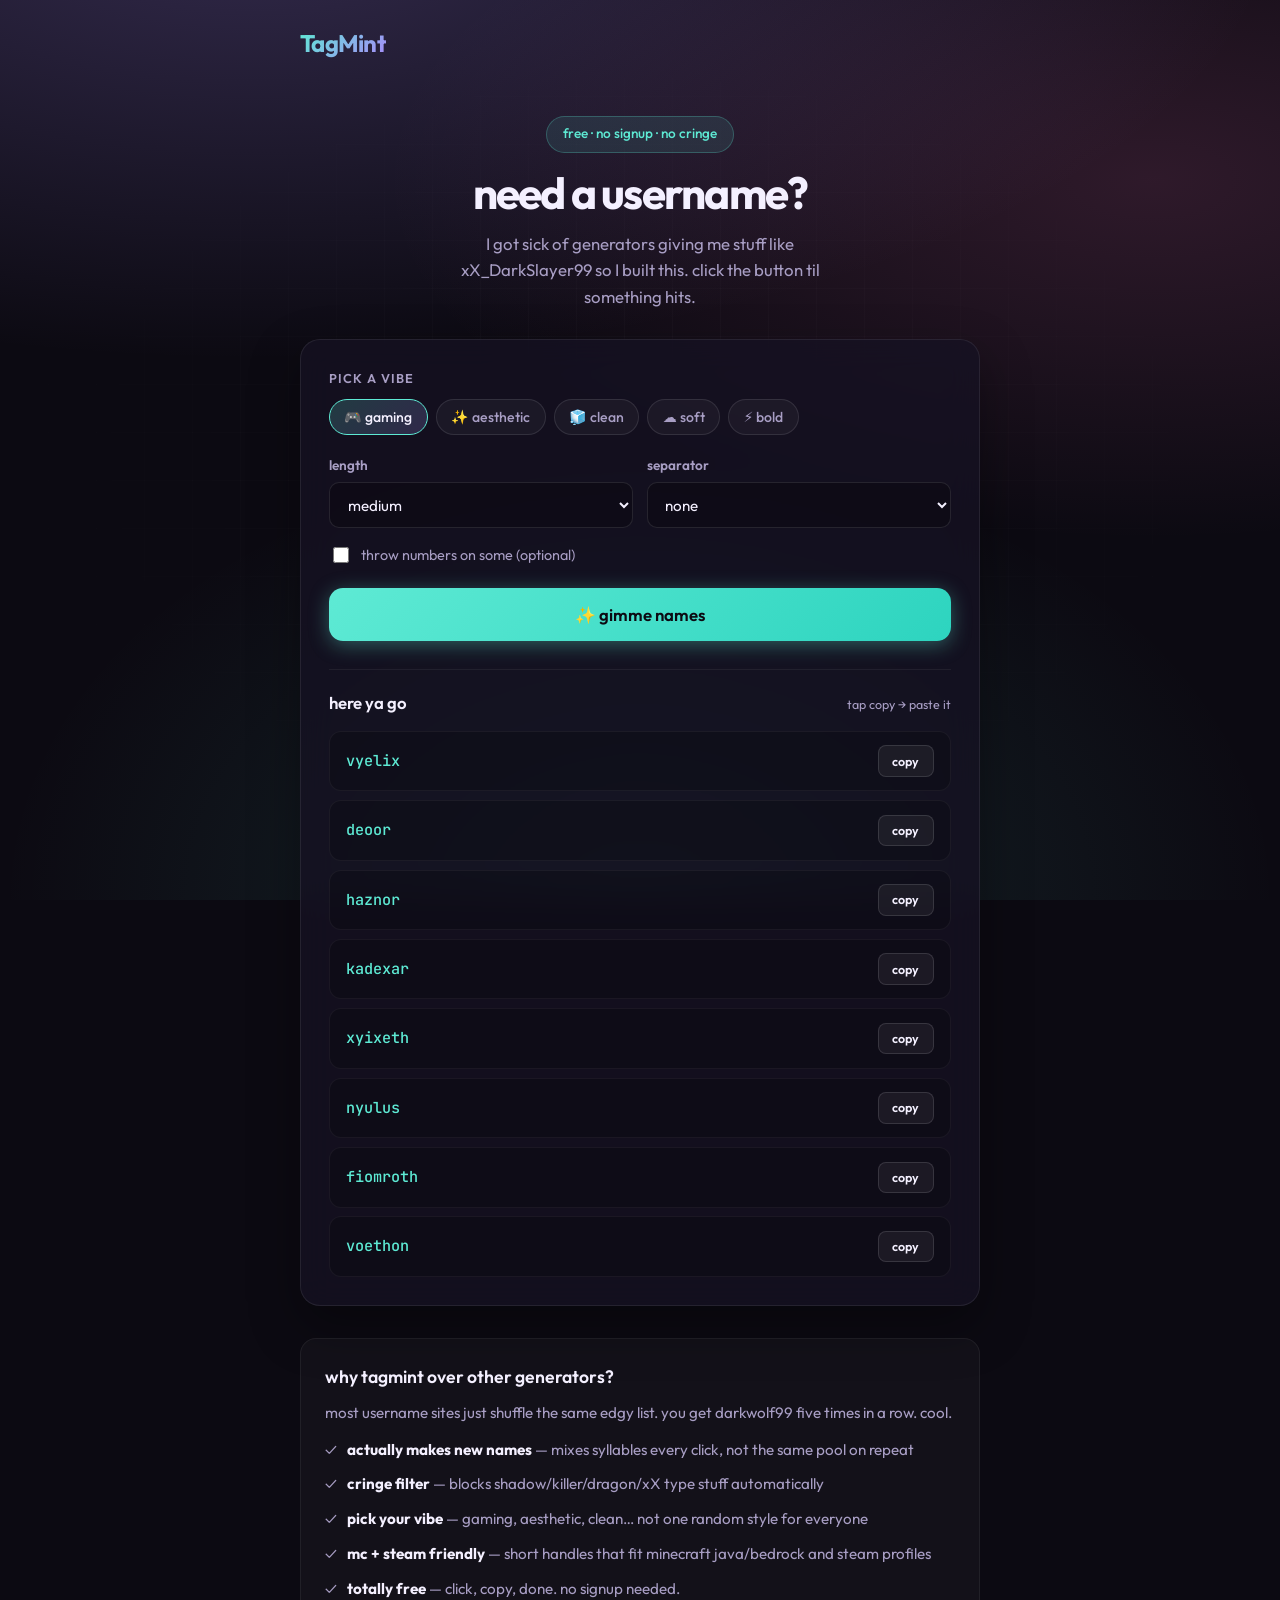
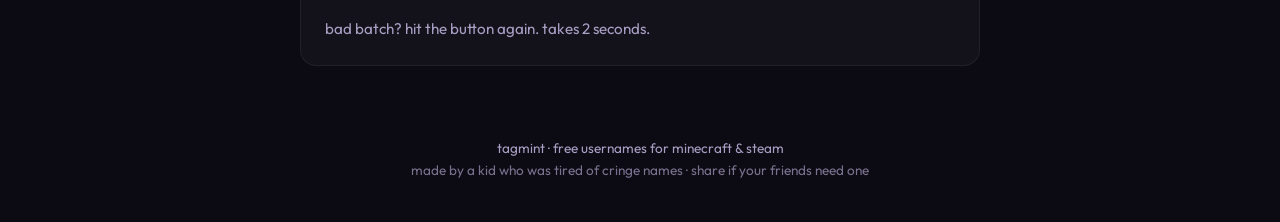
==== commit fbda8b06: "Add files via upload" ====
--- a/index.html
+++ b/index.html
@@ -371,88 +371,6 @@
       opacity: 0.7;
     }
 
-    .sponsor-top {
-      margin-bottom: 1.25rem;
-      padding: 0.85rem 1.1rem;
-      border-radius: 14px;
-      border: 1px dashed rgba(244, 114, 182, 0.35);
-      background: rgba(244, 114, 182, 0.06);
-      text-align: center;
-      font-size: 0.9rem;
-      color: var(--text-muted);
-    }
-
-    .sponsor-top a {
-      color: var(--pink);
-      font-weight: 600;
-    }
-
-    .support-section {
-      padding-bottom: 1rem;
-    }
-
-    .support-grid {
-      display: grid;
-      grid-template-columns: repeat(auto-fit, minmax(240px, 1fr));
-      gap: 1rem;
-    }
-
-    .support-card {
-      background: rgba(255, 255, 255, 0.03);
-      border: 1px solid rgba(255, 255, 255, 0.08);
-      border-radius: 16px;
-      padding: 1.35rem;
-    }
-
-    .support-card h2 {
-      margin: 0 0 0.5rem;
-      font-size: 1.05rem;
-    }
-
-    .support-card p {
-      margin: 0 0 1rem;
-      color: var(--text-muted);
-      font-size: 0.92rem;
-    }
-
-    .support-card .price {
-      color: var(--mint);
-      font-weight: 700;
-      font-size: 0.95rem;
-      margin-bottom: 0.75rem;
-    }
-
-    .btn-support {
-      display: inline-flex;
-      align-items: center;
-      justify-content: center;
-      padding: 0.65rem 1.1rem;
-      border-radius: 10px;
-      font-family: inherit;
-      font-size: 0.9rem;
-      font-weight: 600;
-      text-decoration: none;
-      border: 1px solid rgba(255, 255, 255, 0.12);
-      background: rgba(255, 255, 255, 0.06);
-      color: var(--text);
-      transition: all 0.15s;
-    }
-
-    .btn-support:hover {
-      border-color: var(--purple);
-      background: rgba(167, 139, 250, 0.15);
-    }
-
-    .btn-donate {
-      background: linear-gradient(135deg, rgba(244, 114, 182, 0.25), rgba(167, 139, 250, 0.25));
-      border-color: rgba(244, 114, 182, 0.4);
-    }
-
-    .btn-donate:hover {
-      border-color: var(--pink);
-      background: rgba(244, 114, 182, 0.2);
-    }
-
     @media (max-width: 480px) {
       .controls-row {
         grid-template-columns: 1fr;
@@ -476,10 +394,6 @@
       <h1>need a username?</h1>
       <p class="hero-sub">I got sick of generators giving me stuff like xX_DarkSlayer99 so I built this. click the button til something hits.</p>
     </section>
-
-    <aside class="sponsor-top container">
-      sponsor spot open — <a href="#support">$10 gets your link here for 2 weeks</a>
-    </aside>
 
     <section class="tool-card">
       <p class="section-label">pick a vibe</p>
@@ -532,31 +446,9 @@
           <li><span>✓</span><span><strong>cringe filter</strong> — blocks shadow/killer/dragon/xX type stuff automatically</span></li>
           <li><span>✓</span><span><strong>pick your vibe</strong> — gaming, aesthetic, clean… not one random style for everyone</span></li>
           <li><span>✓</span><span><strong>mc + steam friendly</strong> — short handles that fit minecraft java/bedrock and steam profiles</span></li>
-          <li><span>✓</span><span><strong>no signup, no paywall</strong> — click, copy, done. that's it.</span></li>
+          <li><span>✓</span><span><strong>totally free</strong> — click, copy, done. no signup needed.</span></li>
         </ul>
         <p style="margin-top: 1rem;">bad batch? hit the button again. takes 2 seconds.</p>
-      </div>
-    </section>
-
-    <section class="support-section" id="support">
-      <div class="support-grid">
-        <article class="support-card">
-          <h2>☕ support the site</h2>
-          <p>no paypal yet (need a parent for that lol). if you wanna help anyway, email me — sponsors or just saying hi works.</p>
-          <a class="btn-support btn-donate" href="mailto:tagmint76@gmail.com?subject=TagMint%20Support">email me</a>
-        </article>
-        <article class="support-card">
-          <h2>📢 sponsor a spot</h2>
-          <p>got a minecraft server, shop, or project? i'll put your link on this page.</p>
-          <p class="price">$10 · 14 days</p>
-          <a class="btn-support" href="mailto:tagmint76@gmail.com?subject=TagMint%20Sponsor">email me</a>
-        </article>
-        <article class="support-card">
-          <h2>🔗 featured banner</h2>
-          <p>top banner on the homepage. first come first served.</p>
-          <p class="price">$10 · 14 days</p>
-          <a class="btn-support" href="mailto:tagmint76@gmail.com?subject=TagMint%20Banner%20Spot">claim banner</a>
-        </article>
       </div>
     </section>
   </main>
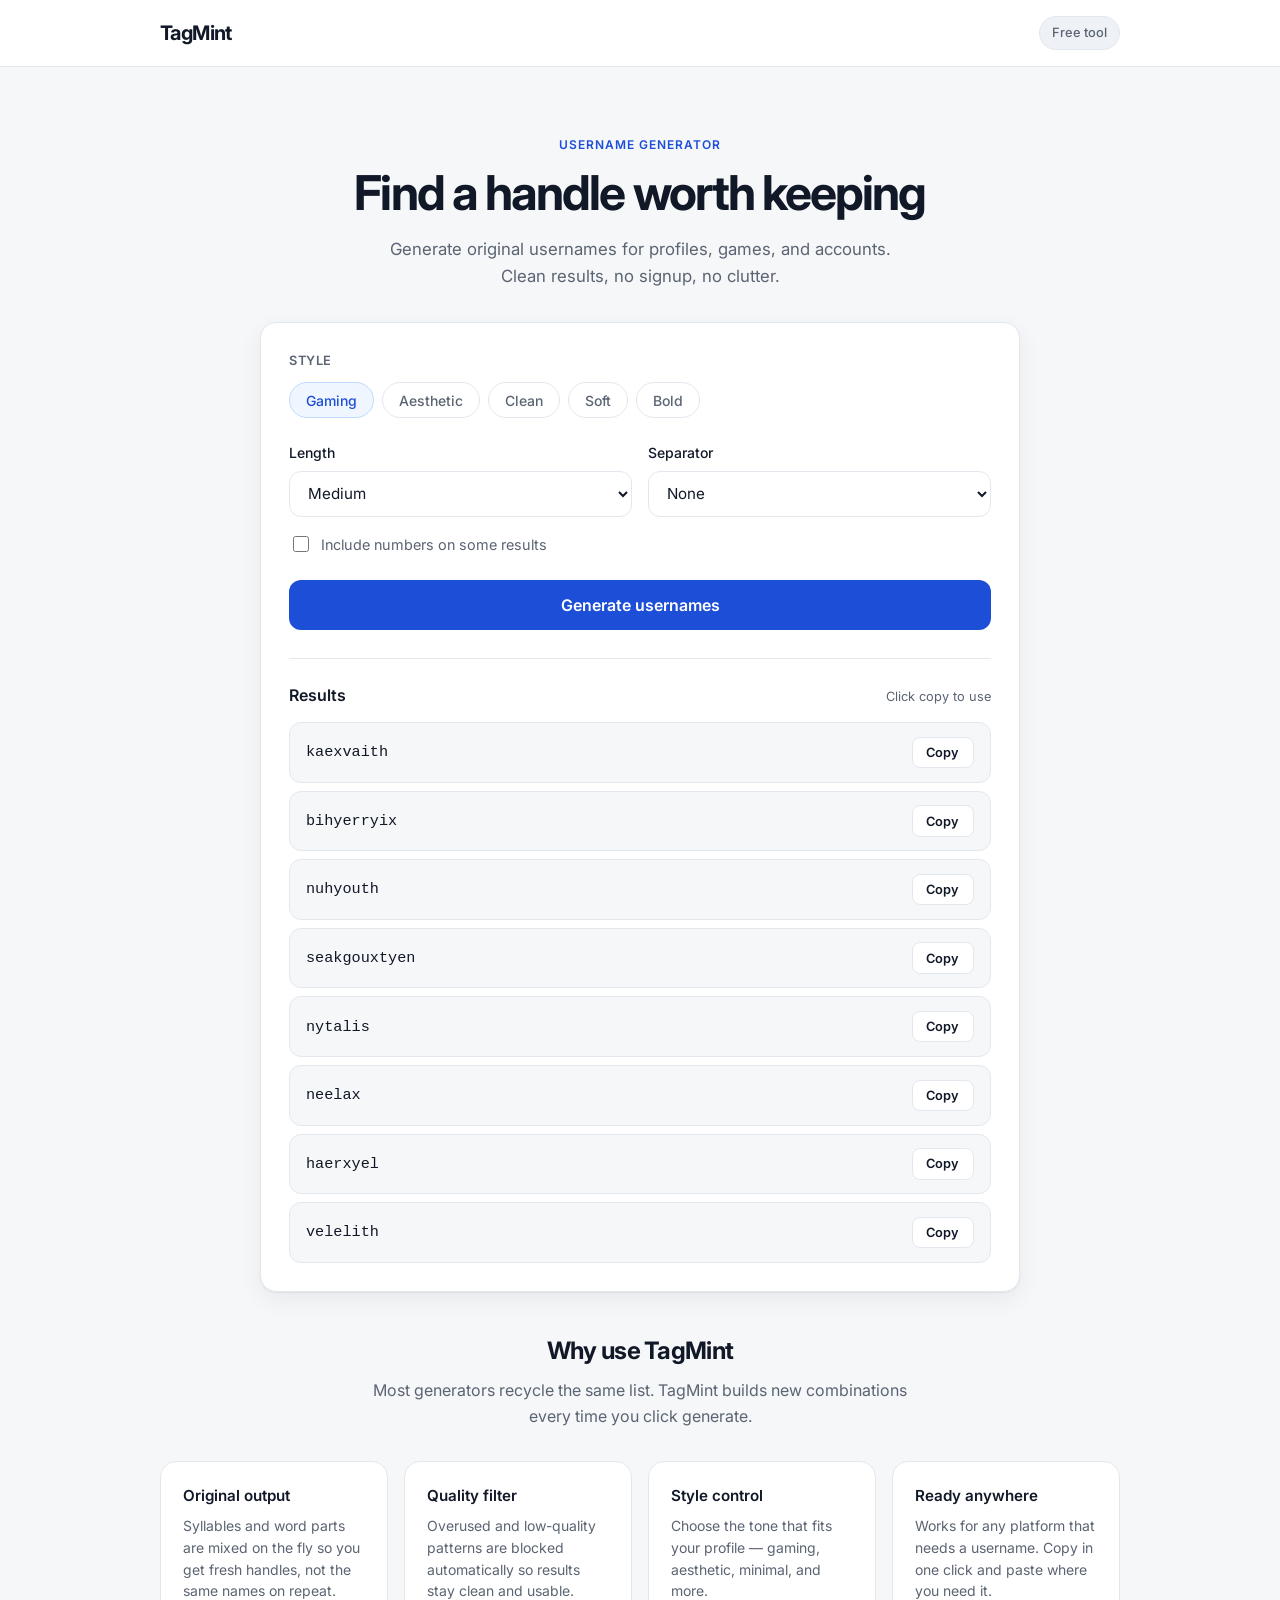
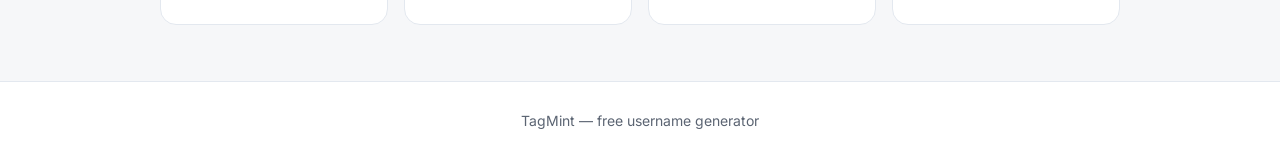
==== commit 5c78252c: "Add files via upload" ====
--- a/index.html
+++ b/index.html
@@ -3,131 +3,127 @@
 <head>
   <meta charset="UTF-8">
   <meta name="viewport" content="width=device-width, initial-scale=1.0">
-  <title>TagMint — username generator that doesn't suck</title>
-  <meta name="description" content="Free username generator for Minecraft and Steam. TagMint makes new names every click — no cringe, no signup.">
+  <title>TagMint — Username Generator</title>
+  <meta name="description" content="Generate clean, original usernames in one click. Free, no signup. Built for gaming profiles, social accounts, and anywhere you need a handle.">
   <meta name="robots" content="index, follow">
   <link rel="canonical" href="https://silas-sly.github.io/tagmint-ai-username/">
-  <link rel="icon" href="data:image/svg+xml,<svg xmlns='http://www.w3.org/2000/svg' viewBox='0 0 100 100'><text y='.9em' font-size='90'>🏷️</text></svg>">
+  <link rel="icon" href="data:image/svg+xml,<svg xmlns='http://www.w3.org/2000/svg' viewBox='0 0 100 100'><rect width='100' height='100' rx='22' fill='%23111827'/><text x='50' y='68' font-size='52' font-family='system-ui' font-weight='700' fill='%23fff' text-anchor='middle'>T</text></svg>">
   <link rel="preconnect" href="https://fonts.googleapis.com">
   <link rel="preconnect" href="https://fonts.gstatic.com" crossorigin>
-  <link href="https://fonts.googleapis.com/css2?family=Outfit:wght@400;500;600;700&family=JetBrains+Mono:wght@500&display=swap" rel="stylesheet">
+  <link href="https://fonts.googleapis.com/css2?family=Inter:wght@400;500;600;700&display=swap" rel="stylesheet">
   <style>
     :root {
-      --bg: #0c0a12;
-      --card: rgba(22, 18, 35, 0.75);
-      --card-border: rgba(255, 255, 255, 0.08);
-      --text: #f4f0ff;
-      --text-muted: #a89ec4;
-      --mint: #5eead4;
-      --mint-dim: #2dd4bf;
-      --purple: #a78bfa;
-      --pink: #f472b6;
-      --radius: 14px;
+      --bg: #f6f7f9;
+      --surface: #ffffff;
+      --surface-alt: #eef1f6;
+      --text: #111827;
+      --text-muted: #5b6472;
+      --border: #e3e8ef;
+      --accent: #1d4ed8;
+      --accent-hover: #1e40af;
+      --accent-soft: #eff6ff;
+      --radius: 12px;
+      --radius-lg: 16px;
+      --shadow: 0 1px 2px rgba(16, 24, 40, 0.06), 0 8px 24px rgba(16, 24, 40, 0.06);
     }
 
     *, *::before, *::after { box-sizing: border-box; }
 
     body {
       margin: 0;
-      font-family: "Outfit", system-ui, sans-serif;
+      font-family: "Inter", system-ui, sans-serif;
       background: var(--bg);
       color: var(--text);
       line-height: 1.6;
       min-height: 100vh;
-      overflow-x: hidden;
-    }
-
-    .bg-glow {
-      position: fixed;
-      inset: 0;
-      z-index: -1;
-      background:
-        radial-gradient(ellipse 80% 50% at 20% -10%, rgba(167, 139, 250, 0.25), transparent),
-        radial-gradient(ellipse 60% 40% at 90% 20%, rgba(244, 114, 182, 0.15), transparent),
-        radial-gradient(ellipse 50% 50% at 50% 100%, rgba(94, 234, 212, 0.12), transparent),
-        var(--bg);
-    }
-
-    .bg-grid {
-      position: fixed;
-      inset: 0;
-      z-index: -1;
-      background-image:
-        linear-gradient(rgba(255, 255, 255, 0.02) 1px, transparent 1px),
-        linear-gradient(90deg, rgba(255, 255, 255, 0.02) 1px, transparent 1px);
-      background-size: 48px 48px;
-      mask-image: radial-gradient(ellipse at center, black 20%, transparent 75%);
+      -webkit-font-smoothing: antialiased;
     }
 
     .container {
-      width: min(680px, 92%);
+      width: min(760px, 92%);
       margin: 0 auto;
     }
 
+    .container-wide {
+      width: min(960px, 92%);
+      margin: 0 auto;
+    }
+
     .site-header {
-      padding: 1.5rem 0 0.5rem;
+      background: var(--surface);
+      border-bottom: 1px solid var(--border);
+      padding: 1rem 0;
+    }
+
+    .header-inner {
+      display: flex;
+      align-items: center;
+      justify-content: space-between;
     }
 
     .logo {
-      font-size: 1.5rem;
+      font-size: 1.25rem;
       font-weight: 700;
       color: var(--text);
       text-decoration: none;
       letter-spacing: -0.03em;
-      background: linear-gradient(135deg, var(--mint), var(--purple));
-      -webkit-background-clip: text;
-      -webkit-text-fill-color: transparent;
-      background-clip: text;
+    }
+
+    .header-tag {
+      font-size: 0.8rem;
+      font-weight: 500;
+      color: var(--text-muted);
+      background: var(--surface-alt);
+      padding: 0.35rem 0.75rem;
+      border-radius: 999px;
+      border: 1px solid var(--border);
     }
 
     .hero {
-      padding: 2rem 0 1.75rem;
+      padding: 3.5rem 0 2rem;
       text-align: center;
     }
 
-    .hero-badge {
+    .hero-label {
       display: inline-block;
-      background: rgba(94, 234, 212, 0.1);
-      border: 1px solid rgba(94, 234, 212, 0.25);
-      color: var(--mint);
-      padding: 0.4rem 1rem;
-      border-radius: 999px;
-      font-size: 0.85rem;
-      font-weight: 500;
-      margin-bottom: 1rem;
+      font-size: 0.75rem;
+      font-weight: 600;
+      letter-spacing: 0.08em;
+      text-transform: uppercase;
+      color: var(--accent);
+      margin-bottom: 0.85rem;
     }
 
     .hero h1 {
-      font-size: clamp(2rem, 6vw, 2.75rem);
-      margin: 0 0 0.85rem;
+      font-size: clamp(2.25rem, 5vw, 3rem);
+      line-height: 1.1;
       letter-spacing: -0.04em;
+      margin: 0 0 1rem;
       font-weight: 700;
-      line-height: 1.1;
     }
 
     .hero-sub {
-      color: var(--text-muted);
       margin: 0 auto;
-      max-width: 420px;
+      max-width: 520px;
+      color: var(--text-muted);
       font-size: 1.05rem;
-      font-weight: 400;
     }
 
     .tool-card {
-      background: var(--card);
-      backdrop-filter: blur(16px);
-      border: 1px solid var(--card-border);
-      border-radius: 20px;
+      background: var(--surface);
+      border: 1px solid var(--border);
+      border-radius: var(--radius-lg);
       padding: 1.75rem;
-      margin-bottom: 2rem;
-      box-shadow: 0 20px 50px rgba(0, 0, 0, 0.35);
-    }
-
-    .section-label {
+      box-shadow: var(--shadow);
+      margin-bottom: 2.5rem;
+    }
+
+    .field-label {
+      display: block;
       font-size: 0.8rem;
       font-weight: 600;
+      letter-spacing: 0.04em;
       text-transform: uppercase;
-      letter-spacing: 0.08em;
       color: var(--text-muted);
       margin: 0 0 0.65rem;
     }
@@ -136,54 +132,54 @@
       display: flex;
       flex-wrap: wrap;
       gap: 0.5rem;
-      margin-bottom: 1.25rem;
+      margin-bottom: 1.5rem;
     }
 
     .chip {
-      padding: 0.5rem 0.9rem;
+      padding: 0.55rem 1rem;
       border-radius: 999px;
-      border: 1px solid rgba(255, 255, 255, 0.1);
-      background: rgba(255, 255, 255, 0.04);
+      border: 1px solid var(--border);
+      background: var(--surface);
       color: var(--text-muted);
       font-family: inherit;
-      font-size: 0.88rem;
+      font-size: 0.875rem;
       font-weight: 500;
       cursor: pointer;
-      transition: all 0.2s;
+      transition: border-color 0.15s, color 0.15s, background 0.15s;
     }
 
     .chip:hover {
-      border-color: rgba(167, 139, 250, 0.4);
+      border-color: #cbd5e1;
       color: var(--text);
     }
 
     .chip.active {
-      background: linear-gradient(135deg, rgba(94, 234, 212, 0.2), rgba(167, 139, 250, 0.2));
-      border-color: var(--mint);
-      color: var(--text);
+      background: var(--accent-soft);
+      border-color: #bfdbfe;
+      color: var(--accent);
     }
 
     .controls-row {
       display: grid;
       grid-template-columns: 1fr 1fr;
-      gap: 0.85rem;
+      gap: 1rem;
       margin-bottom: 1rem;
     }
 
     label.field {
       display: flex;
       flex-direction: column;
-      gap: 0.35rem;
-      font-size: 0.85rem;
-      font-weight: 600;
-      color: var(--text-muted);
+      gap: 0.4rem;
+      font-size: 0.875rem;
+      font-weight: 500;
+      color: var(--text);
     }
 
     select {
       padding: 0.7rem 0.85rem;
-      border: 1px solid rgba(255, 255, 255, 0.1);
-      border-radius: 10px;
-      background: rgba(0, 0, 0, 0.25);
+      border: 1px solid var(--border);
+      border-radius: var(--radius);
+      background: var(--surface);
       color: var(--text);
       font-family: inherit;
       font-size: 0.95rem;
@@ -191,48 +187,47 @@
     }
 
     select:focus {
-      outline: 2px solid var(--purple);
-      outline-offset: 2px;
+      outline: 2px solid #bfdbfe;
+      outline-offset: 1px;
+      border-color: #93c5fd;
     }
 
     .toggle-row {
       display: flex;
       align-items: center;
       gap: 0.55rem;
-      margin-bottom: 1.35rem;
+      margin-bottom: 1.5rem;
       color: var(--text-muted);
       font-size: 0.9rem;
       cursor: pointer;
     }
 
     .toggle-row input {
-      accent-color: var(--mint);
+      accent-color: var(--accent);
       width: 1rem;
       height: 1rem;
     }
 
     .btn-generate {
       width: 100%;
-      padding: 1rem 1.5rem;
+      padding: 0.95rem 1.5rem;
       border: none;
-      border-radius: 14px;
+      border-radius: var(--radius);
       font-family: inherit;
-      font-size: 1.05rem;
+      font-size: 1rem;
       font-weight: 600;
-      color: #0c0a12;
+      color: #fff;
       cursor: pointer;
-      background: linear-gradient(135deg, var(--mint), var(--mint-dim));
-      box-shadow: 0 4px 20px rgba(94, 234, 212, 0.35);
-      transition: transform 0.15s, box-shadow 0.2s;
+      background: var(--accent);
+      transition: background 0.15s, transform 0.1s;
     }
 
     .btn-generate:hover {
-      transform: translateY(-2px);
-      box-shadow: 0 8px 28px rgba(94, 234, 212, 0.45);
+      background: var(--accent-hover);
     }
 
     .btn-generate:active {
-      transform: translateY(0) scale(0.98);
+      transform: scale(0.99);
     }
 
     .results-head {
@@ -240,18 +235,18 @@
       justify-content: space-between;
       align-items: baseline;
       margin: 1.75rem 0 0.85rem;
-      padding-top: 1.25rem;
-      border-top: 1px solid rgba(255, 255, 255, 0.06);
+      padding-top: 1.5rem;
+      border-top: 1px solid var(--border);
     }
 
     .results-head h2 {
       margin: 0;
-      font-size: 1.05rem;
+      font-size: 1rem;
       font-weight: 600;
     }
 
     .results-hint {
-      font-size: 0.78rem;
+      font-size: 0.8rem;
       color: var(--text-muted);
     }
 
@@ -261,7 +256,7 @@
       padding: 0;
       display: flex;
       flex-direction: column;
-      gap: 0.55rem;
+      gap: 0.5rem;
     }
 
     .username-item {
@@ -269,33 +264,32 @@
       align-items: center;
       justify-content: space-between;
       gap: 0.75rem;
-      background: rgba(0, 0, 0, 0.2);
-      border: 1px solid rgba(255, 255, 255, 0.05);
-      border-radius: 12px;
+      background: var(--bg);
+      border: 1px solid var(--border);
+      border-radius: var(--radius);
       padding: 0.85rem 1rem;
-      transition: border-color 0.2s, background 0.2s;
+      transition: border-color 0.15s;
     }
 
     .username-item:hover {
-      border-color: rgba(167, 139, 250, 0.25);
-      background: rgba(167, 139, 250, 0.06);
+      border-color: #cbd5e1;
     }
 
     .username-text {
-      font-family: "JetBrains Mono", ui-monospace, monospace;
+      font-family: ui-monospace, "SF Mono", "Cascadia Code", monospace;
       font-size: 0.95rem;
       font-weight: 500;
-      color: var(--mint);
+      color: var(--text);
     }
 
     .btn-copy {
       padding: 0.45rem 0.85rem;
-      border: 1px solid rgba(255, 255, 255, 0.12);
+      border: 1px solid var(--border);
       border-radius: 8px;
-      background: rgba(255, 255, 255, 0.06);
+      background: var(--surface);
       color: var(--text);
       font-family: inherit;
-      font-size: 0.78rem;
+      font-size: 0.8rem;
       font-weight: 600;
       cursor: pointer;
       transition: all 0.15s;
@@ -303,161 +297,158 @@
     }
 
     .btn-copy:hover {
-      background: rgba(94, 234, 212, 0.15);
-      border-color: var(--mint);
-      color: var(--mint);
-    }
-
-    .about-block {
-      padding: 0 0 3rem;
-    }
-
-    .about-card {
-      background: rgba(255, 255, 255, 0.03);
-      border: 1px solid rgba(255, 255, 255, 0.06);
-      border-radius: 16px;
-      padding: 1.5rem;
-    }
-
-    .about-card h2 {
-      margin: 0 0 0.65rem;
-      font-size: 1.1rem;
+      border-color: #93c5fd;
+      background: var(--accent-soft);
+      color: var(--accent);
+    }
+
+    .features {
+      padding-bottom: 3.5rem;
+    }
+
+    .features-header {
+      text-align: center;
+      margin-bottom: 2rem;
+    }
+
+    .features-header h2 {
+      margin: 0 0 0.5rem;
+      font-size: 1.5rem;
+      letter-spacing: -0.03em;
+    }
+
+    .features-header p {
+      margin: 0 auto;
+      max-width: 540px;
+      color: var(--text-muted);
+    }
+
+    .features-grid {
+      display: grid;
+      grid-template-columns: repeat(auto-fit, minmax(220px, 1fr));
+      gap: 1rem;
+    }
+
+    .feature-card {
+      background: var(--surface);
+      border: 1px solid var(--border);
+      border-radius: var(--radius-lg);
+      padding: 1.35rem;
+    }
+
+    .feature-card h3 {
+      margin: 0 0 0.45rem;
+      font-size: 0.95rem;
       font-weight: 600;
     }
 
-    .about-card p {
-      margin: 0 0 0.75rem;
-      color: var(--text-muted);
-      font-size: 0.95rem;
-    }
-
-    .about-card p:last-child {
-      margin-bottom: 0;
-    }
-
-    .why-list {
-      list-style: none;
+    .feature-card p {
       margin: 0;
-      padding: 0;
-      display: flex;
-      flex-direction: column;
-      gap: 0.65rem;
-    }
-
-    .why-list li {
-      display: flex;
-      gap: 0.6rem;
-      align-items: flex-start;
-      color: var(--text-muted);
-      font-size: 0.95rem;
-    }
-
-    .why-list li span:first-child {
-      flex-shrink: 0;
-    }
-
-    .why-list strong {
-      color: var(--text);
+      font-size: 0.875rem;
+      color: var(--text-muted);
+      line-height: 1.55;
     }
 
     .site-footer {
-      padding: 1.5rem 0 2.5rem;
+      border-top: 1px solid var(--border);
+      background: var(--surface);
+      padding: 1.75rem 0;
       text-align: center;
       color: var(--text-muted);
-      font-size: 0.85rem;
-    }
-
-    .site-footer span {
-      opacity: 0.7;
-    }
-
-    @media (max-width: 480px) {
-      .controls-row {
-        grid-template-columns: 1fr;
-      }
+      font-size: 0.875rem;
+    }
+
+    @media (max-width: 540px) {
+      .controls-row { grid-template-columns: 1fr; }
+      .hero { padding-top: 2.5rem; }
     }
   </style>
 </head>
 <body>
-  <div class="bg-glow" aria-hidden="true"></div>
-  <div class="bg-grid" aria-hidden="true"></div>
-
   <header class="site-header">
-    <div class="container">
+    <div class="container-wide header-inner">
       <a href="#" class="logo">TagMint</a>
+      <span class="header-tag">Free tool</span>
     </div>
   </header>
 
-  <main class="container">
-    <section class="hero">
-      <p class="hero-badge">free · no signup · no cringe</p>
-      <h1>need a username?</h1>
-      <p class="hero-sub">I got sick of generators giving me stuff like xX_DarkSlayer99 so I built this. click the button til something hits.</p>
+  <main>
+    <section class="hero container">
+      <p class="hero-label">Username generator</p>
+      <h1>Find a handle worth keeping</h1>
+      <p class="hero-sub">Generate original usernames for profiles, games, and accounts. Clean results, no signup, no clutter.</p>
     </section>
 
-    <section class="tool-card">
-      <p class="section-label">pick a vibe</p>
+    <section class="tool-card container">
+      <p class="field-label">Style</p>
       <div class="style-chips" id="style-chips">
-        <button type="button" class="chip active" data-style="gaming">🎮 gaming</button>
-        <button type="button" class="chip" data-style="aesthetic">✨ aesthetic</button>
-        <button type="button" class="chip" data-style="clean">🧊 clean</button>
-        <button type="button" class="chip" data-style="soft">☁️ soft</button>
-        <button type="button" class="chip" data-style="bold">⚡ bold</button>
+        <button type="button" class="chip active" data-style="gaming">Gaming</button>
+        <button type="button" class="chip" data-style="aesthetic">Aesthetic</button>
+        <button type="button" class="chip" data-style="clean">Clean</button>
+        <button type="button" class="chip" data-style="soft">Soft</button>
+        <button type="button" class="chip" data-style="bold">Bold</button>
       </div>
 
       <div class="controls-row">
         <label class="field">
-          length
+          Length
           <select id="length">
-            <option value="short">short</option>
-            <option value="medium" selected>medium</option>
+            <option value="short">Short</option>
+            <option value="medium" selected>Medium</option>
           </select>
         </label>
         <label class="field">
-          separator
+          Separator
           <select id="separator">
-            <option value="none">none</option>
-            <option value="dot">dot ·</option>
-            <option value="underscore">underscore _</option>
+            <option value="none">None</option>
+            <option value="dot">Dot</option>
+            <option value="underscore">Underscore</option>
           </select>
         </label>
       </div>
 
       <label class="toggle-row">
         <input type="checkbox" id="numbers">
-        throw numbers on some (optional)
+        Include numbers on some results
       </label>
 
-      <button type="button" class="btn-generate" id="generate-btn">✨ gimme names</button>
+      <button type="button" class="btn-generate" id="generate-btn">Generate usernames</button>
 
       <div class="results-head">
-        <h2>here ya go</h2>
-        <span class="results-hint">tap copy → paste it</span>
+        <h2>Results</h2>
+        <span class="results-hint">Click copy to use</span>
       </div>
       <ul class="username-list" id="username-list"></ul>
     </section>
 
-    <section class="about-block">
-      <div class="about-card">
-        <h2>why tagmint over other generators?</h2>
-        <p>most username sites just shuffle the same edgy list. you get darkwolf99 five times in a row. cool.</p>
-        <ul class="why-list">
-          <li><span>✓</span><span><strong>actually makes new names</strong> — mixes syllables every click, not the same pool on repeat</span></li>
-          <li><span>✓</span><span><strong>cringe filter</strong> — blocks shadow/killer/dragon/xX type stuff automatically</span></li>
-          <li><span>✓</span><span><strong>pick your vibe</strong> — gaming, aesthetic, clean… not one random style for everyone</span></li>
-          <li><span>✓</span><span><strong>mc + steam friendly</strong> — short handles that fit minecraft java/bedrock and steam profiles</span></li>
-          <li><span>✓</span><span><strong>totally free</strong> — click, copy, done. no signup needed.</span></li>
-        </ul>
-        <p style="margin-top: 1rem;">bad batch? hit the button again. takes 2 seconds.</p>
+    <section class="features container-wide">
+      <div class="features-header">
+        <h2>Why use TagMint</h2>
+        <p>Most generators recycle the same list. TagMint builds new combinations every time you click generate.</p>
+      </div>
+      <div class="features-grid">
+        <article class="feature-card">
+          <h3>Original output</h3>
+          <p>Syllables and word parts are mixed on the fly so you get fresh handles, not the same names on repeat.</p>
+        </article>
+        <article class="feature-card">
+          <h3>Quality filter</h3>
+          <p>Overused and low-quality patterns are blocked automatically so results stay clean and usable.</p>
+        </article>
+        <article class="feature-card">
+          <h3>Style control</h3>
+          <p>Choose the tone that fits your profile — gaming, aesthetic, minimal, and more.</p>
+        </article>
+        <article class="feature-card">
+          <h3>Ready anywhere</h3>
+          <p>Works for any platform that needs a username. Copy in one click and paste where you need it.</p>
+        </article>
       </div>
     </section>
   </main>
 
   <footer class="site-footer">
-    <div class="container">
-      tagmint · free usernames for minecraft &amp; steam<br>
-      <span>made by a kid who was tired of cringe names · share if your friends need one</span>
-    </div>
+    <div class="container">TagMint — free username generator</div>
   </footer>
 
   <input type="hidden" id="style" value="gaming">
@@ -631,7 +622,7 @@
       list.innerHTML = names.map((name) => `
         <li class="username-item">
           <span class="username-text">${name}</span>
-          <button type="button" class="btn-copy" data-copy="${name}">copy</button>
+          <button type="button" class="btn-copy" data-copy="${name}">Copy</button>
         </li>
       `).join("");
 
@@ -640,10 +631,10 @@
           const text = btn.dataset.copy;
           try {
             await navigator.clipboard.writeText(text);
-            btn.textContent = "got it ✓";
-            setTimeout(() => { btn.textContent = "copy"; }, 1400);
+            btn.textContent = "Copied";
+            setTimeout(() => { btn.textContent = "Copy"; }, 1400);
           } catch {
-            btn.textContent = "copy manually";
+            btn.textContent = "Copy manually";
           }
         });
       });
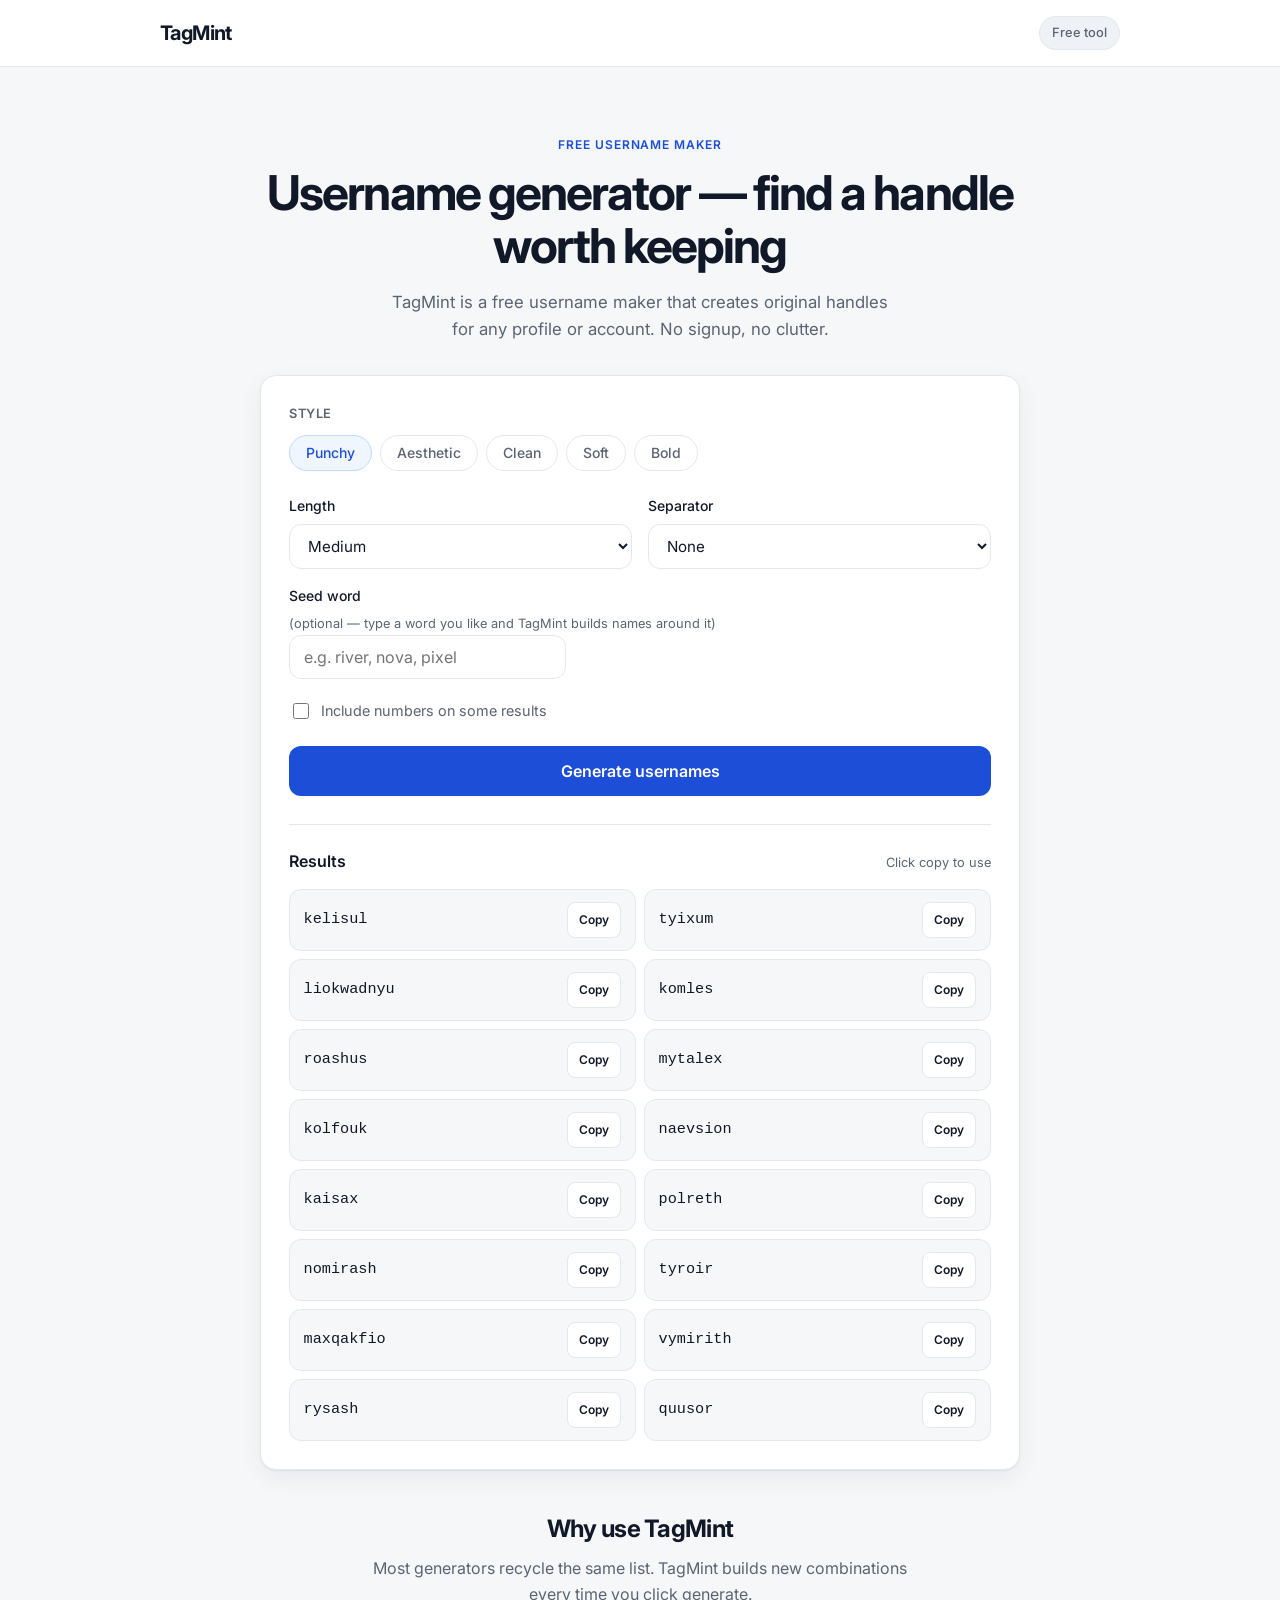
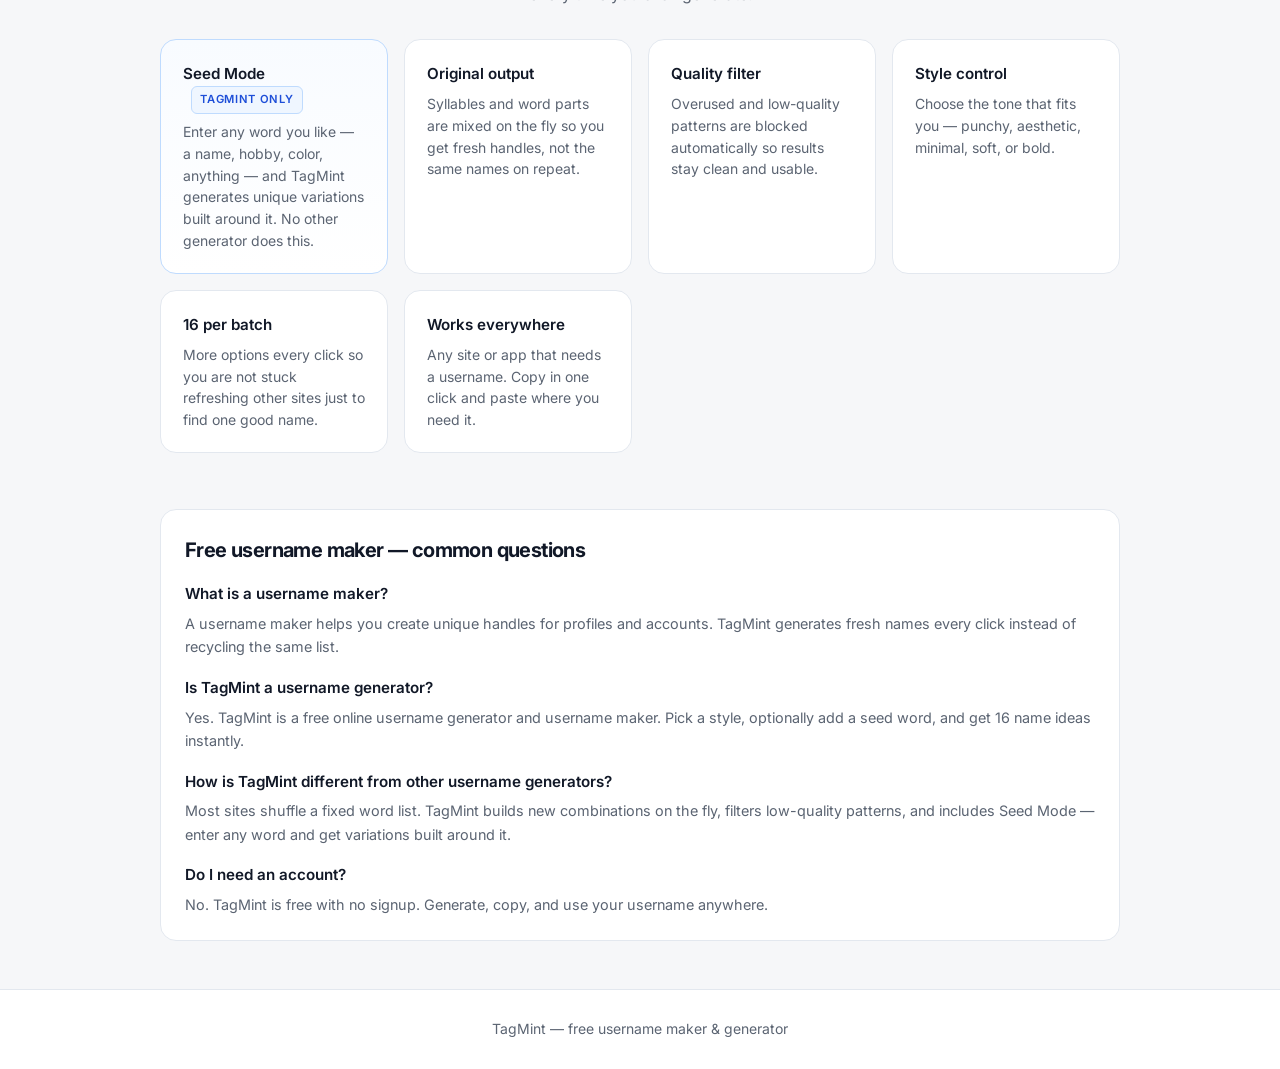
==== commit 8afd05b9: "Add files via upload" ====
--- a/index.html
+++ b/index.html
@@ -3,14 +3,38 @@
 <head>
   <meta charset="UTF-8">
   <meta name="viewport" content="width=device-width, initial-scale=1.0">
-  <title>TagMint — Username Generator</title>
-  <meta name="description" content="Generate clean, original usernames in one click. Free, no signup. Built for gaming profiles, social accounts, and anywhere you need a handle.">
-  <meta name="robots" content="index, follow">
+  <title>TagMint — Free Username Maker & Generator Online</title>
+  <meta name="description" content="TagMint is a free username maker and generator. Create cool, original usernames instantly with Seed Mode. No signup required.">
+  <meta name="keywords" content="username maker, username generator, username creator, cool username generator, aesthetic username generator, random username generator, free username maker">
+  <meta name="robots" content="index, follow, max-image-preview:large">
+  <meta property="og:title" content="TagMint — Free Username Maker & Generator">
+  <meta property="og:description" content="Create original usernames in one click. Free username maker with Seed Mode.">
+  <meta property="og:type" content="website">
+  <meta property="og:url" content="https://silas-sly.github.io/tagmint-ai-username/">
+  <meta name="twitter:card" content="summary">
+  <meta name="twitter:title" content="TagMint — Free Username Maker">
+  <meta name="twitter:description" content="Generate cool, original usernames for free.">
   <link rel="canonical" href="https://silas-sly.github.io/tagmint-ai-username/">
   <link rel="icon" href="data:image/svg+xml,<svg xmlns='http://www.w3.org/2000/svg' viewBox='0 0 100 100'><rect width='100' height='100' rx='22' fill='%23111827'/><text x='50' y='68' font-size='52' font-family='system-ui' font-weight='700' fill='%23fff' text-anchor='middle'>T</text></svg>">
   <link rel="preconnect" href="https://fonts.googleapis.com">
   <link rel="preconnect" href="https://fonts.gstatic.com" crossorigin>
   <link href="https://fonts.googleapis.com/css2?family=Inter:wght@400;500;600;700&display=swap" rel="stylesheet">
+  <script type="application/ld+json">
+  {
+    "@context": "https://schema.org",
+    "@type": "WebApplication",
+    "name": "TagMint Username Maker",
+    "url": "https://silas-sly.github.io/tagmint-ai-username/",
+    "applicationCategory": "UtilityApplication",
+    "operatingSystem": "Web",
+    "offers": {
+      "@type": "Offer",
+      "price": "0",
+      "priceCurrency": "USD"
+    },
+    "description": "Free online username maker and generator with Seed Mode for custom name ideas."
+  }
+  </script>
   <style>
     :root {
       --bg: #f6f7f9;
@@ -250,12 +274,62 @@
       color: var(--text-muted);
     }
 
+    .seed-field {
+      margin-bottom: 1.25rem;
+    }
+
+    .seed-field label {
+      display: flex;
+      flex-direction: column;
+      gap: 0.4rem;
+      font-size: 0.875rem;
+      font-weight: 500;
+      color: var(--text);
+    }
+
+    .seed-field input {
+      padding: 0.7rem 0.85rem;
+      border: 1px solid var(--border);
+      border-radius: var(--radius);
+      background: var(--surface);
+      color: var(--text);
+      font-family: inherit;
+      font-size: 1rem;
+    }
+
+    .seed-field input:focus {
+      outline: 2px solid #bfdbfe;
+      outline-offset: 1px;
+      border-color: #93c5fd;
+    }
+
+    .seed-hint {
+      font-size: 0.8rem;
+      font-weight: 400;
+      color: var(--text-muted);
+    }
+
+    .exclusive-badge {
+      display: inline-block;
+      font-size: 0.7rem;
+      font-weight: 600;
+      letter-spacing: 0.06em;
+      text-transform: uppercase;
+      color: var(--accent);
+      background: var(--accent-soft);
+      border: 1px solid #bfdbfe;
+      padding: 0.25rem 0.55rem;
+      border-radius: 6px;
+      margin-left: 0.5rem;
+      vertical-align: middle;
+    }
+
     .username-list {
       list-style: none;
       margin: 0;
       padding: 0;
-      display: flex;
-      flex-direction: column;
+      display: grid;
+      grid-template-columns: repeat(2, minmax(0, 1fr));
       gap: 0.5rem;
     }
 
@@ -263,11 +337,12 @@
       display: flex;
       align-items: center;
       justify-content: space-between;
-      gap: 0.75rem;
+      gap: 0.5rem;
       background: var(--bg);
       border: 1px solid var(--border);
       border-radius: var(--radius);
-      padding: 0.85rem 1rem;
+      padding: 0.75rem 0.85rem;
+      min-height: 48px;
       transition: border-color 0.15s;
     }
 
@@ -277,23 +352,30 @@
 
     .username-text {
       font-family: ui-monospace, "SF Mono", "Cascadia Code", monospace;
-      font-size: 0.95rem;
+      font-size: clamp(0.8rem, 2.5vw, 0.95rem);
       font-weight: 500;
       color: var(--text);
+      overflow: hidden;
+      text-overflow: ellipsis;
+      white-space: nowrap;
+      min-width: 0;
+      flex: 1;
     }
 
     .btn-copy {
-      padding: 0.45rem 0.85rem;
+      padding: 0.45rem 0.7rem;
       border: 1px solid var(--border);
       border-radius: 8px;
       background: var(--surface);
       color: var(--text);
       font-family: inherit;
-      font-size: 0.8rem;
+      font-size: 0.75rem;
       font-weight: 600;
       cursor: pointer;
       transition: all 0.15s;
       white-space: nowrap;
+      flex-shrink: 0;
+      min-height: 36px;
     }
 
     .btn-copy:hover {
@@ -349,6 +431,45 @@
       line-height: 1.55;
     }
 
+    .feature-card.feature-highlight {
+      border-color: #bfdbfe;
+      background: linear-gradient(180deg, #f8fbff 0%, var(--surface) 100%);
+    }
+
+    .seo-faq {
+      padding: 0 0 3rem;
+    }
+
+    .seo-faq-card {
+      background: var(--surface);
+      border: 1px solid var(--border);
+      border-radius: var(--radius-lg);
+      padding: 1.5rem;
+    }
+
+    .seo-faq h2 {
+      margin: 0 0 1rem;
+      font-size: 1.25rem;
+      letter-spacing: -0.03em;
+    }
+
+    .seo-faq h3 {
+      margin: 1.1rem 0 0.35rem;
+      font-size: 0.95rem;
+      font-weight: 600;
+    }
+
+    .seo-faq h3:first-of-type {
+      margin-top: 0;
+    }
+
+    .seo-faq p {
+      margin: 0;
+      color: var(--text-muted);
+      font-size: 0.9rem;
+      line-height: 1.6;
+    }
+
     .site-footer {
       border-top: 1px solid var(--border);
       background: var(--surface);
@@ -358,9 +479,57 @@
       font-size: 0.875rem;
     }
 
-    @media (max-width: 540px) {
-      .controls-row { grid-template-columns: 1fr; }
-      .hero { padding-top: 2.5rem; }
+    @media (max-width: 640px) {
+      .container,
+      .container-wide {
+        width: min(760px, 94%);
+      }
+
+      .hero {
+        padding: 2.75rem 0 1.75rem;
+      }
+
+      .tool-card {
+        padding: 1.35rem;
+        margin-bottom: 2rem;
+      }
+
+      .controls-row {
+        grid-template-columns: 1fr 1fr;
+        gap: 0.75rem;
+      }
+
+      .chip {
+        padding: 0.5rem 0.85rem;
+        font-size: 0.8125rem;
+      }
+
+      .btn-generate {
+        padding: 0.95rem 1.25rem;
+        font-size: 1rem;
+      }
+
+      .results-head {
+        flex-direction: column;
+        align-items: flex-start;
+        gap: 0.25rem;
+      }
+
+      .features-grid {
+        grid-template-columns: 1fr;
+      }
+
+      .exclusive-badge {
+        display: block;
+        margin: 0.35rem 0 0;
+        width: fit-content;
+      }
+    }
+
+    @media (max-width: 380px) {
+      .username-list {
+        grid-template-columns: 1fr;
+      }
     }
   </style>
 </head>
@@ -374,15 +543,15 @@
 
   <main>
     <section class="hero container">
-      <p class="hero-label">Username generator</p>
-      <h1>Find a handle worth keeping</h1>
-      <p class="hero-sub">Generate original usernames for profiles, games, and accounts. Clean results, no signup, no clutter.</p>
+      <p class="hero-label">Free username maker</p>
+      <h1>Username generator — find a handle worth keeping</h1>
+      <p class="hero-sub">TagMint is a free username maker that creates original handles for any profile or account. No signup, no clutter.</p>
     </section>
 
     <section class="tool-card container">
       <p class="field-label">Style</p>
       <div class="style-chips" id="style-chips">
-        <button type="button" class="chip active" data-style="gaming">Gaming</button>
+        <button type="button" class="chip active" data-style="gaming">Punchy</button>
         <button type="button" class="chip" data-style="aesthetic">Aesthetic</button>
         <button type="button" class="chip" data-style="clean">Clean</button>
         <button type="button" class="chip" data-style="soft">Soft</button>
@@ -407,6 +576,13 @@
         </label>
       </div>
 
+      <div class="seed-field">
+        <label for="seed-word">
+          Seed word <span class="seed-hint">(optional — type a word you like and TagMint builds names around it)</span>
+        </label>
+        <input type="text" id="seed-word" maxlength="16" placeholder="e.g. river, nova, pixel" autocomplete="off">
+      </div>
+
       <label class="toggle-row">
         <input type="checkbox" id="numbers">
         Include numbers on some results
@@ -427,6 +603,10 @@
         <p>Most generators recycle the same list. TagMint builds new combinations every time you click generate.</p>
       </div>
       <div class="features-grid">
+        <article class="feature-card feature-highlight">
+          <h3>Seed Mode <span class="exclusive-badge">TagMint only</span></h3>
+          <p>Enter any word you like — a name, hobby, color, anything — and TagMint generates unique variations built around it. No other generator does this.</p>
+        </article>
         <article class="feature-card">
           <h3>Original output</h3>
           <p>Syllables and word parts are mixed on the fly so you get fresh handles, not the same names on repeat.</p>
@@ -437,18 +617,36 @@
         </article>
         <article class="feature-card">
           <h3>Style control</h3>
-          <p>Choose the tone that fits your profile — gaming, aesthetic, minimal, and more.</p>
+          <p>Choose the tone that fits you — punchy, aesthetic, minimal, soft, or bold.</p>
         </article>
         <article class="feature-card">
-          <h3>Ready anywhere</h3>
-          <p>Works for any platform that needs a username. Copy in one click and paste where you need it.</p>
+          <h3>16 per batch</h3>
+          <p>More options every click so you are not stuck refreshing other sites just to find one good name.</p>
+        </article>
+        <article class="feature-card">
+          <h3>Works everywhere</h3>
+          <p>Any site or app that needs a username. Copy in one click and paste where you need it.</p>
         </article>
       </div>
     </section>
+
+    <section class="seo-faq container-wide">
+      <article class="seo-faq-card">
+        <h2>Free username maker — common questions</h2>
+        <h3>What is a username maker?</h3>
+        <p>A username maker helps you create unique handles for profiles and accounts. TagMint generates fresh names every click instead of recycling the same list.</p>
+        <h3>Is TagMint a username generator?</h3>
+        <p>Yes. TagMint is a free online username generator and username maker. Pick a style, optionally add a seed word, and get 16 name ideas instantly.</p>
+        <h3>How is TagMint different from other username generators?</h3>
+        <p>Most sites shuffle a fixed word list. TagMint builds new combinations on the fly, filters low-quality patterns, and includes Seed Mode — enter any word and get variations built around it.</p>
+        <h3>Do I need an account?</h3>
+        <p>No. TagMint is free with no signup. Generate, copy, and use your username anywhere.</p>
+      </article>
+    </section>
   </main>
 
   <footer class="site-footer">
-    <div class="container">TagMint — free username generator</div>
+    <div class="container">TagMint — free username maker &amp; generator</div>
   </footer>
 
   <input type="hidden" id="style" value="gaming">
@@ -489,7 +687,8 @@
     const codas = ["n", "r", "x", "l", "s", "k", "m", "v", "th", "sh", "ch", "z", "t", "d", ""];
 
     const recentNames = [];
-    const MAX_RECENT = 60;
+    const MAX_RECENT = 150;
+    const BATCH_SIZE = 16;
 
     function pick(arr) {
       return arr[Math.floor(Math.random() * arr.length)];
@@ -572,7 +771,34 @@
       return blendWords(b, pick(p.starts));
     }
 
-    function generateOne(style, length, separator, useNumbers) {
+    function getSeed() {
+      const raw = document.getElementById("seed-word").value.trim().toLowerCase();
+      const clean = raw.replace(/[^a-z]/g, "");
+      return clean.length >= 2 ? clean.slice(0, 14) : "";
+    }
+
+    function generateFromSeed(seed, style, separator, useNumbers) {
+      const p = parts[style] || parts.gaming;
+      const modes = [
+        () => blendWords(seed, pick(p.ends)),
+        () => blendWords(pick(p.starts), seed),
+        () => joinParts(seed, pick(p.mids), separator),
+        () => joinParts(pick(p.starts), seed, separator),
+        () => seed + pick(p.ends).slice(0, randInt(2, 4)),
+        () => pick(p.mids) + seed,
+      ];
+      let name = pick(modes)();
+      name = formatName(name, style);
+      if (useNumbers && Math.random() < 0.35) name += subtleNumber();
+      return name;
+    }
+
+    function generateOne(style, length, separator, useNumbers, seed) {
+      if (seed && Math.random() < 0.55) {
+        const seeded = generateFromSeed(seed, style, separator, useNumbers);
+        if (seeded && !isCringe(seeded)) return seeded;
+      }
+
       const roll = Math.random();
       let name = "";
 
@@ -603,11 +829,11 @@
       return name;
     }
 
-    function generateBatch(count, style, length, separator, useNumbers) {
+    function generateBatch(count, style, length, separator, useNumbers, seed) {
       const set = new Set();
       let attempts = 0;
-      while (set.size < count && attempts < count * 120) {
-        const candidate = generateOne(style, length, separator, useNumbers);
+      while (set.size < count && attempts < count * 150) {
+        const candidate = generateOne(style, length, separator, useNumbers, seed);
         if (!isCringe(candidate) && !wasRecentlyUsed(candidate)) {
           set.add(candidate);
           rememberName(candidate);
@@ -645,10 +871,14 @@
       const length = document.getElementById("length").value;
       const separator = document.getElementById("separator").value;
       const useNumbers = document.getElementById("numbers").checked;
-      renderUsernames(generateBatch(8, style, length, separator, useNumbers));
+      const seed = getSeed();
+      renderUsernames(generateBatch(BATCH_SIZE, style, length, separator, useNumbers, seed));
     }
 
     document.getElementById("generate-btn").addEventListener("click", runGenerate);
+    document.getElementById("seed-word").addEventListener("keydown", (e) => {
+      if (e.key === "Enter") runGenerate();
+    });
 
     document.querySelectorAll(".chip").forEach((chip) => {
       chip.addEventListener("click", () => {
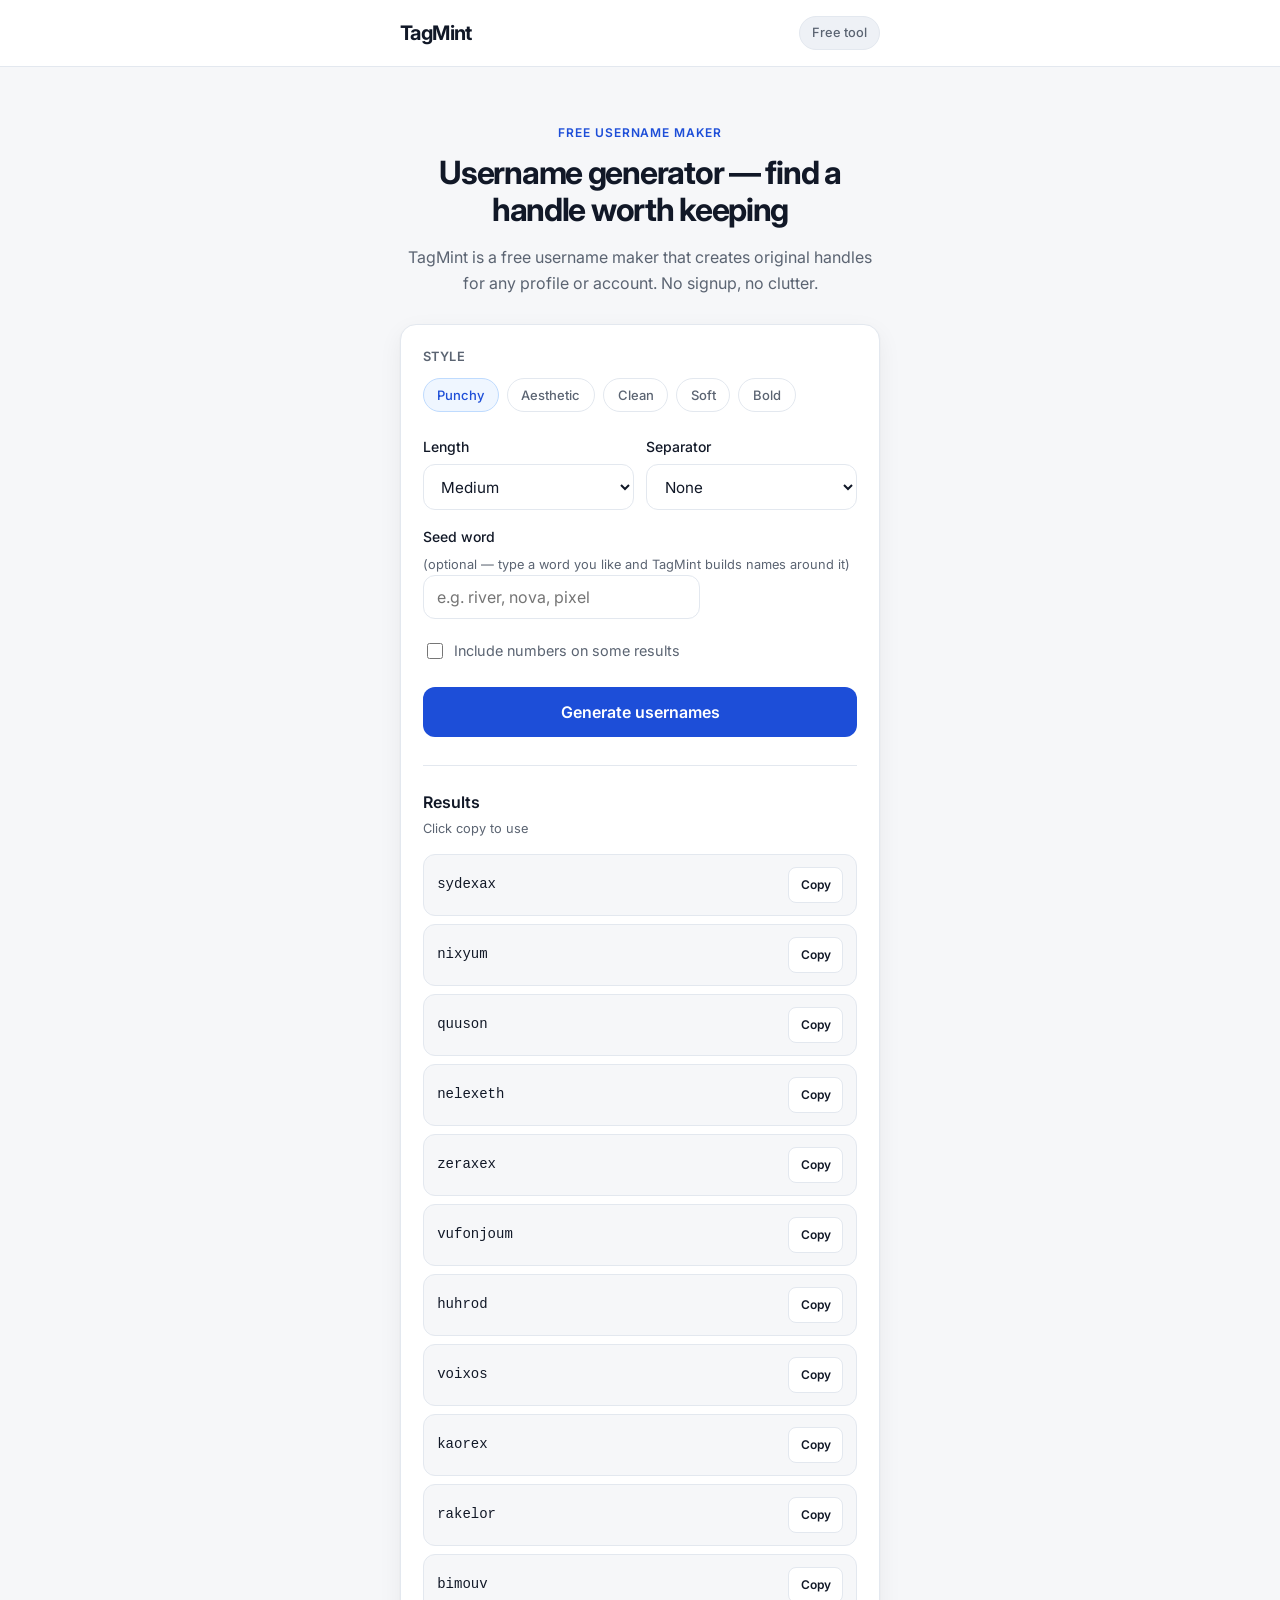
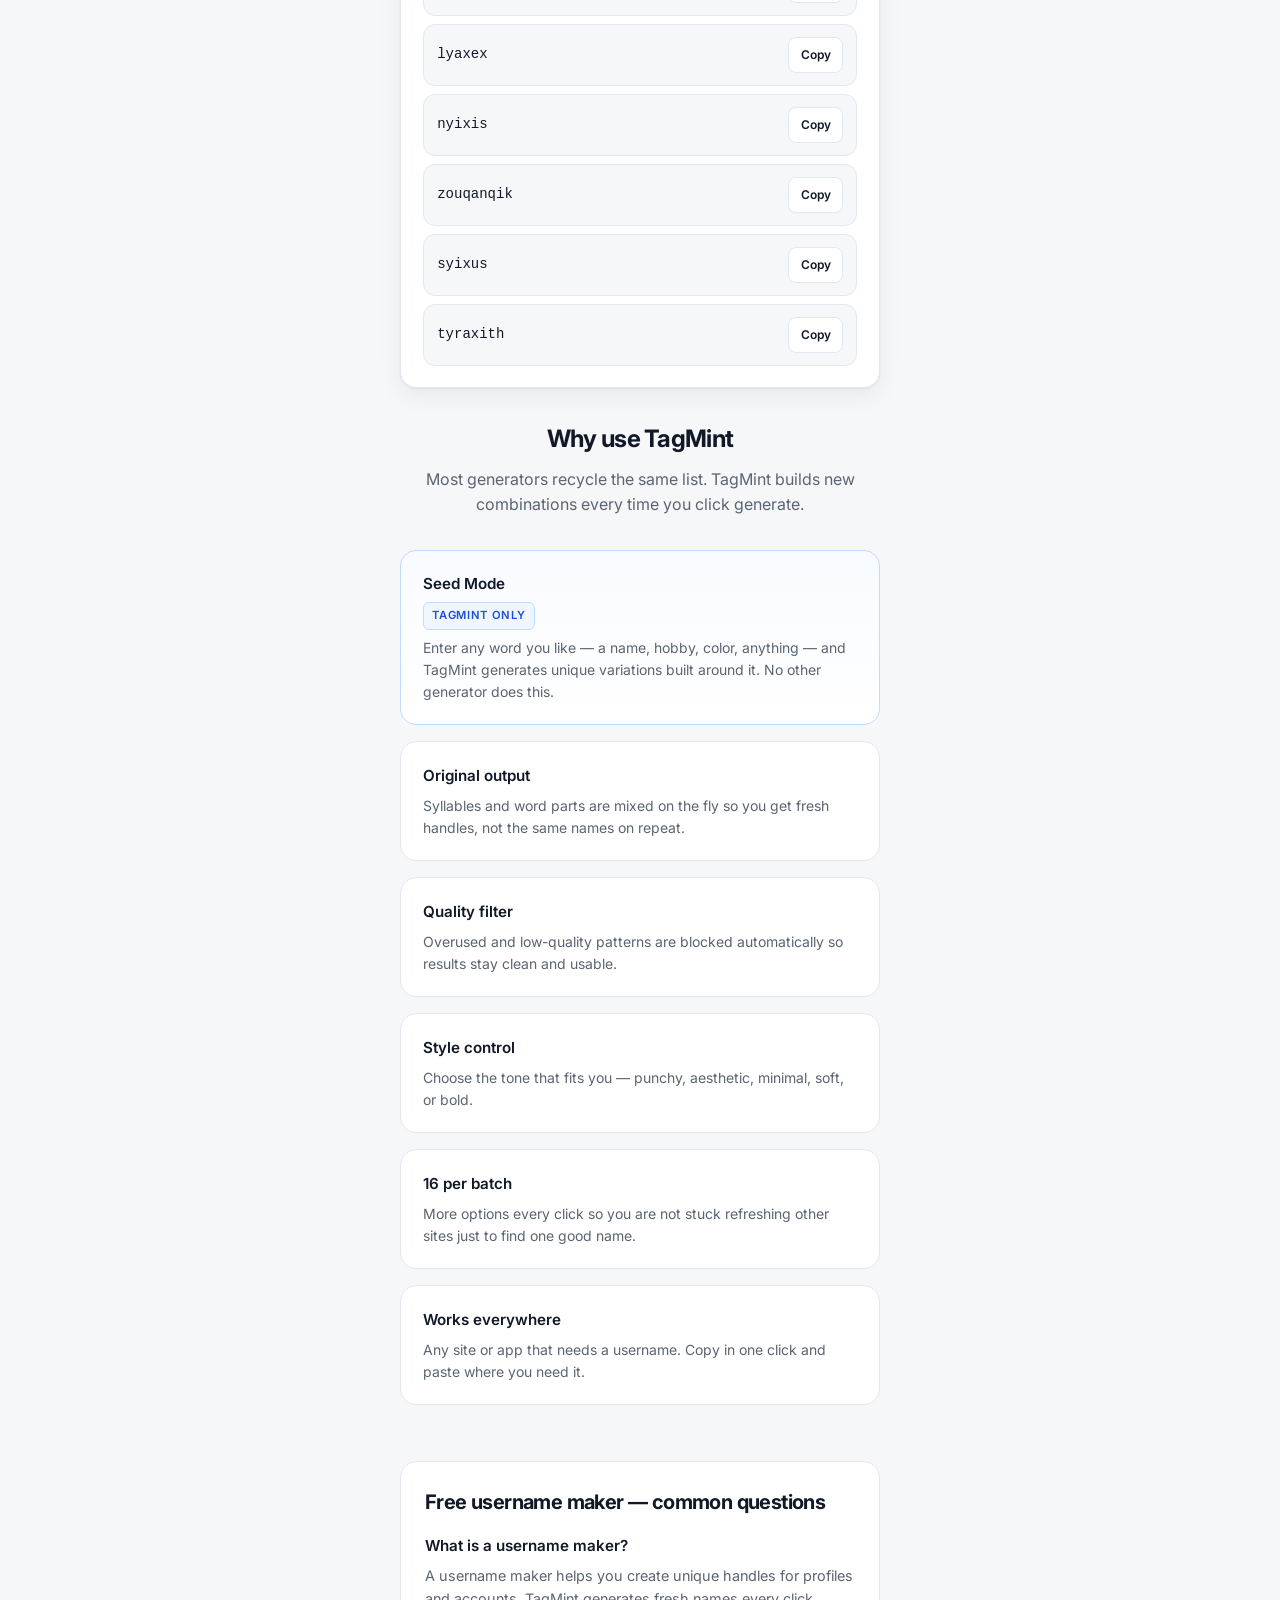
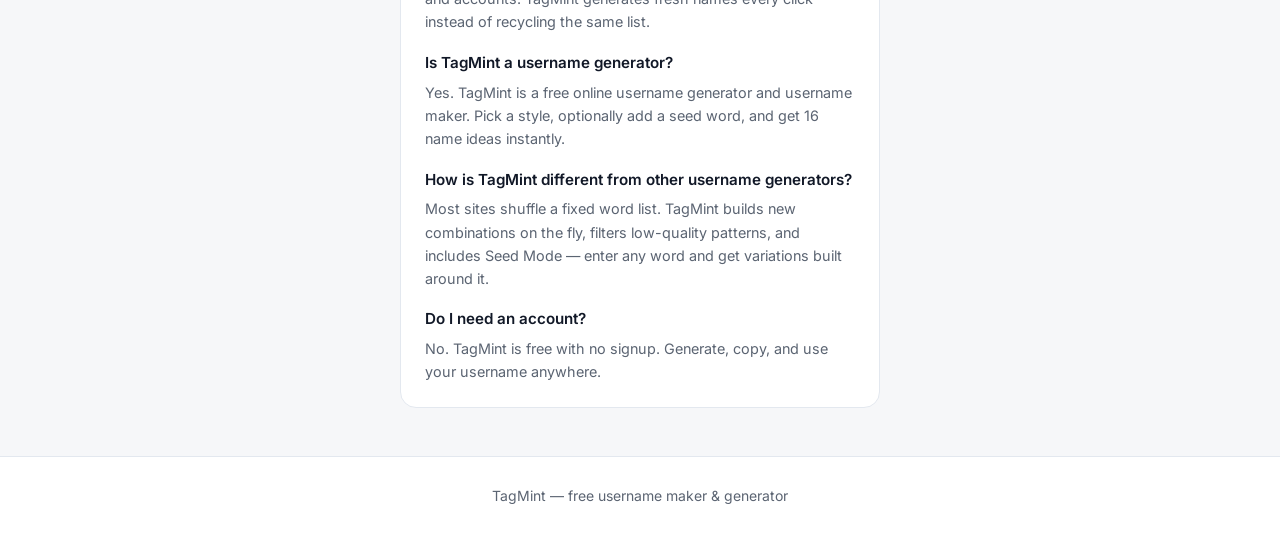
==== commit e5e413ab: "Add files via upload" ====
--- a/index.html
+++ b/index.html
@@ -63,13 +63,9 @@
       -webkit-font-smoothing: antialiased;
     }
 
-    .container {
-      width: min(760px, 92%);
-      margin: 0 auto;
-    }
-
+    .container,
     .container-wide {
-      width: min(960px, 92%);
+      width: min(480px, 94%);
       margin: 0 auto;
     }
 
@@ -104,7 +100,7 @@
     }
 
     .hero {
-      padding: 3.5rem 0 2rem;
+      padding: 2.75rem 0 1.75rem;
       text-align: center;
     }
 
@@ -119,8 +115,8 @@
     }
 
     .hero h1 {
-      font-size: clamp(2.25rem, 5vw, 3rem);
-      line-height: 1.1;
+      font-size: 2rem;
+      line-height: 1.15;
       letter-spacing: -0.04em;
       margin: 0 0 1rem;
       font-weight: 700;
@@ -128,18 +124,18 @@
 
     .hero-sub {
       margin: 0 auto;
-      max-width: 520px;
-      color: var(--text-muted);
-      font-size: 1.05rem;
+      max-width: 100%;
+      color: var(--text-muted);
+      font-size: 1rem;
     }
 
     .tool-card {
       background: var(--surface);
       border: 1px solid var(--border);
       border-radius: var(--radius-lg);
-      padding: 1.75rem;
+      padding: 1.35rem;
       box-shadow: var(--shadow);
-      margin-bottom: 2.5rem;
+      margin-bottom: 2rem;
     }
 
     .field-label {
@@ -160,13 +156,13 @@
     }
 
     .chip {
-      padding: 0.55rem 1rem;
+      padding: 0.5rem 0.85rem;
       border-radius: 999px;
       border: 1px solid var(--border);
       background: var(--surface);
       color: var(--text-muted);
       font-family: inherit;
-      font-size: 0.875rem;
+      font-size: 0.8125rem;
       font-weight: 500;
       cursor: pointer;
       transition: border-color 0.15s, color 0.15s, background 0.15s;
@@ -186,7 +182,7 @@
     .controls-row {
       display: grid;
       grid-template-columns: 1fr 1fr;
-      gap: 1rem;
+      gap: 0.75rem;
       margin-bottom: 1rem;
     }
 
@@ -234,7 +230,7 @@
 
     .btn-generate {
       width: 100%;
-      padding: 0.95rem 1.5rem;
+      padding: 0.95rem 1.25rem;
       border: none;
       border-radius: var(--radius);
       font-family: inherit;
@@ -256,8 +252,9 @@
 
     .results-head {
       display: flex;
-      justify-content: space-between;
-      align-items: baseline;
+      flex-direction: column;
+      align-items: flex-start;
+      gap: 0.25rem;
       margin: 1.75rem 0 0.85rem;
       padding-top: 1.5rem;
       border-top: 1px solid var(--border);
@@ -310,7 +307,7 @@
     }
 
     .exclusive-badge {
-      display: inline-block;
+      display: block;
       font-size: 0.7rem;
       font-weight: 600;
       letter-spacing: 0.06em;
@@ -320,8 +317,8 @@
       border: 1px solid #bfdbfe;
       padding: 0.25rem 0.55rem;
       border-radius: 6px;
-      margin-left: 0.5rem;
-      vertical-align: middle;
+      margin: 0.35rem 0 0;
+      width: fit-content;
     }
 
     .username-list {
@@ -329,7 +326,7 @@
       margin: 0;
       padding: 0;
       display: grid;
-      grid-template-columns: repeat(2, minmax(0, 1fr));
+      grid-template-columns: 1fr;
       gap: 0.5rem;
     }
 
@@ -352,7 +349,7 @@
 
     .username-text {
       font-family: ui-monospace, "SF Mono", "Cascadia Code", monospace;
-      font-size: clamp(0.8rem, 2.5vw, 0.95rem);
+      font-size: 0.875rem;
       font-weight: 500;
       color: var(--text);
       overflow: hidden;
@@ -401,13 +398,13 @@
 
     .features-header p {
       margin: 0 auto;
-      max-width: 540px;
+      max-width: 100%;
       color: var(--text-muted);
     }
 
     .features-grid {
       display: grid;
-      grid-template-columns: repeat(auto-fit, minmax(220px, 1fr));
+      grid-template-columns: 1fr;
       gap: 1rem;
     }
 
@@ -477,59 +474,6 @@
       text-align: center;
       color: var(--text-muted);
       font-size: 0.875rem;
-    }
-
-    @media (max-width: 640px) {
-      .container,
-      .container-wide {
-        width: min(760px, 94%);
-      }
-
-      .hero {
-        padding: 2.75rem 0 1.75rem;
-      }
-
-      .tool-card {
-        padding: 1.35rem;
-        margin-bottom: 2rem;
-      }
-
-      .controls-row {
-        grid-template-columns: 1fr 1fr;
-        gap: 0.75rem;
-      }
-
-      .chip {
-        padding: 0.5rem 0.85rem;
-        font-size: 0.8125rem;
-      }
-
-      .btn-generate {
-        padding: 0.95rem 1.25rem;
-        font-size: 1rem;
-      }
-
-      .results-head {
-        flex-direction: column;
-        align-items: flex-start;
-        gap: 0.25rem;
-      }
-
-      .features-grid {
-        grid-template-columns: 1fr;
-      }
-
-      .exclusive-badge {
-        display: block;
-        margin: 0.35rem 0 0;
-        width: fit-content;
-      }
-    }
-
-    @media (max-width: 380px) {
-      .username-list {
-        grid-template-columns: 1fr;
-      }
     }
   </style>
 </head>
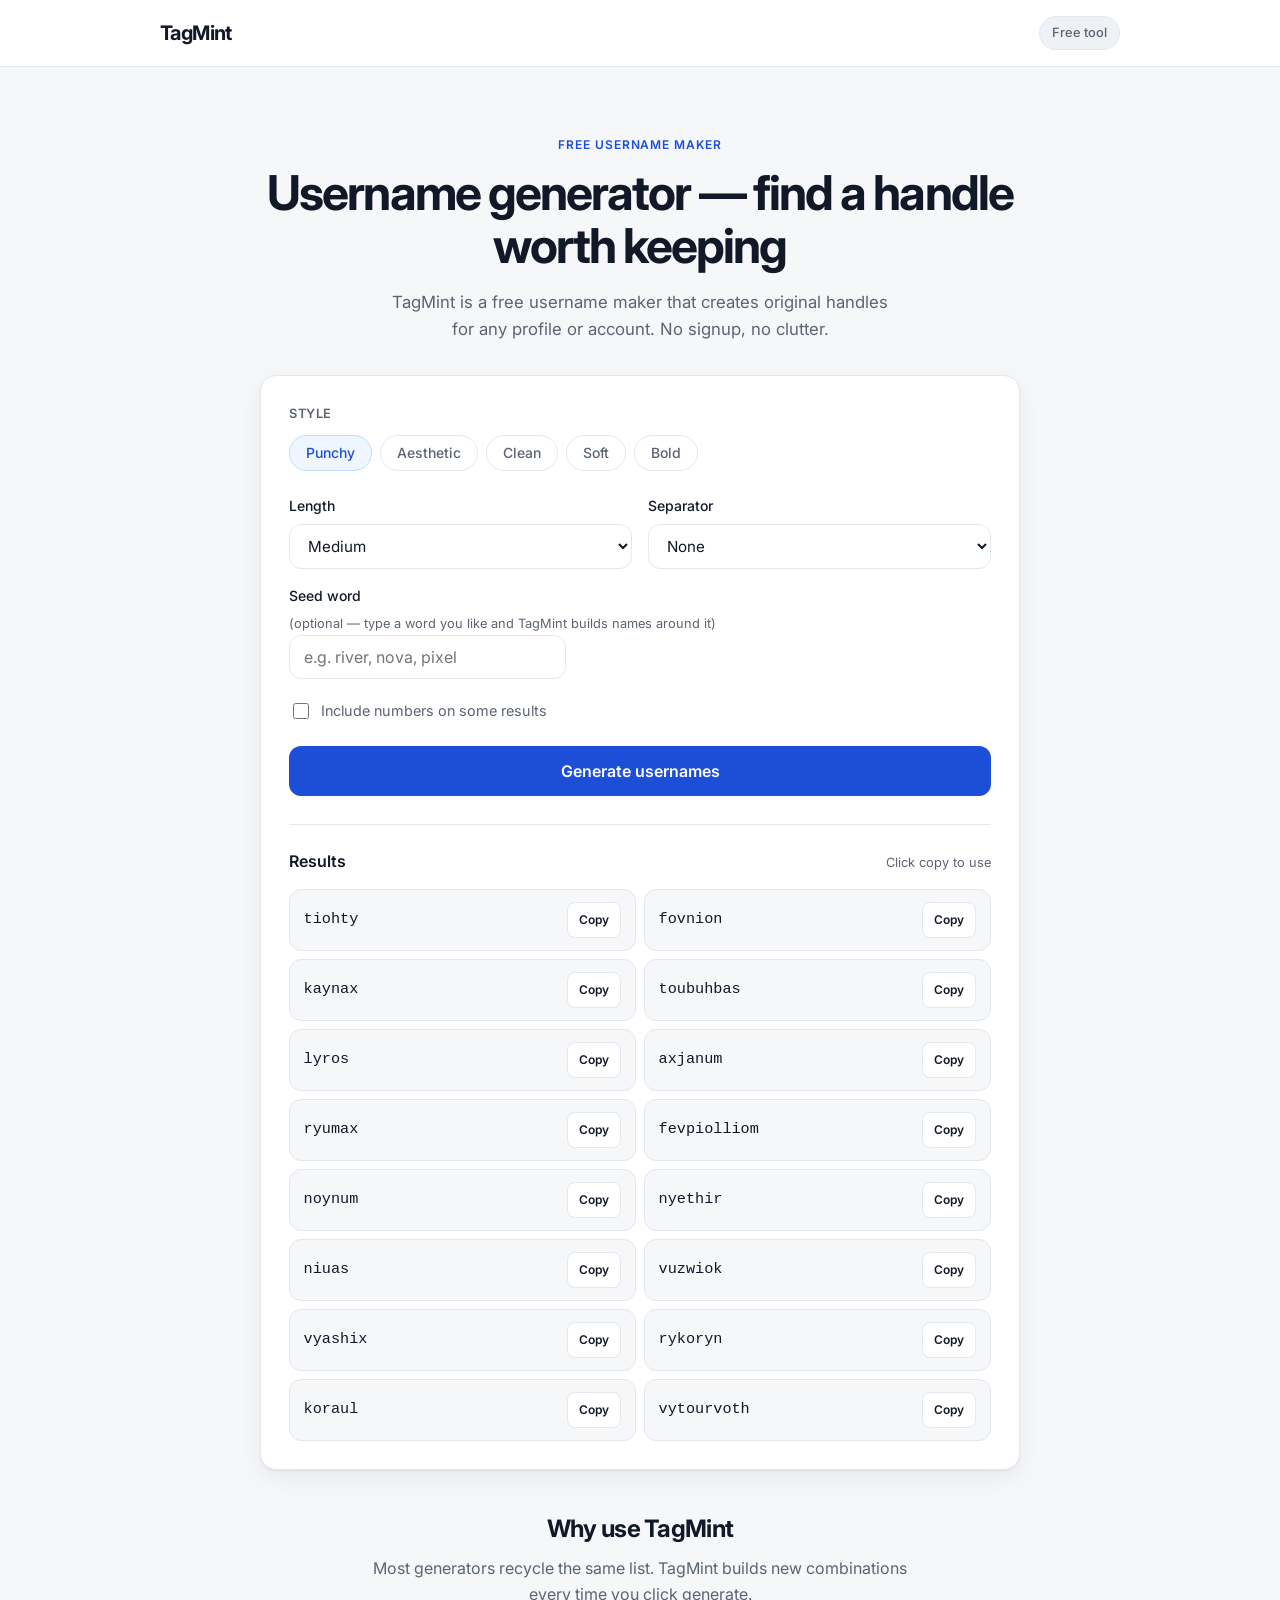
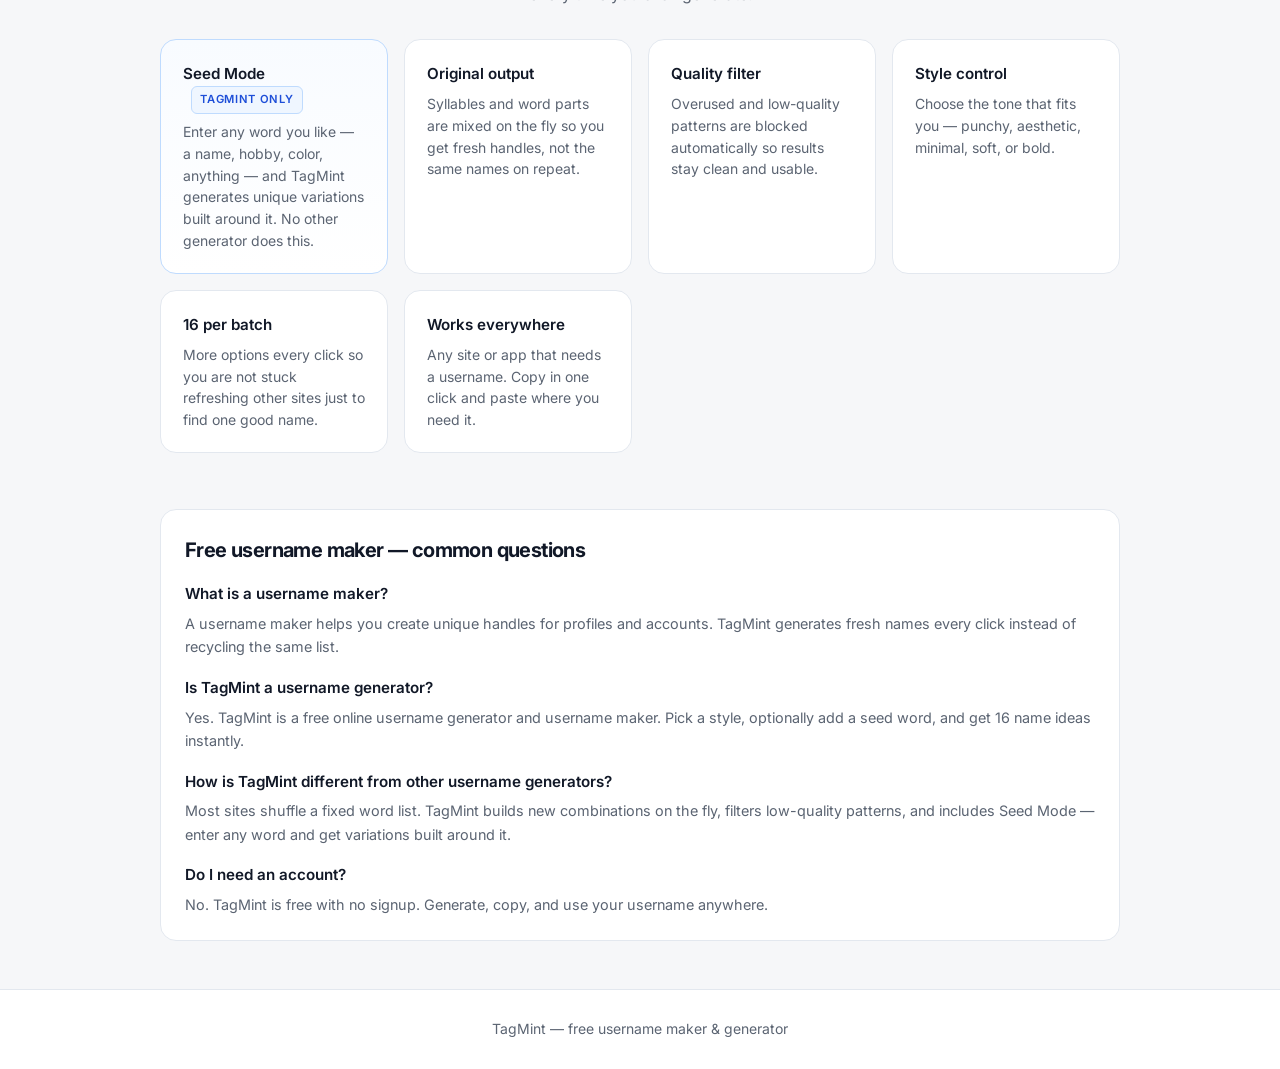
==== commit e35317af: "Add files via upload" ====
--- a/index.html
+++ b/index.html
@@ -63,9 +63,13 @@
       -webkit-font-smoothing: antialiased;
     }
 
-    .container,
+    .container {
+      width: min(760px, 92%);
+      margin: 0 auto;
+    }
+
     .container-wide {
-      width: min(480px, 94%);
+      width: min(960px, 92%);
       margin: 0 auto;
     }
 
@@ -100,7 +104,7 @@
     }
 
     .hero {
-      padding: 2.75rem 0 1.75rem;
+      padding: 3.5rem 0 2rem;
       text-align: center;
     }
 
@@ -115,8 +119,8 @@
     }
 
     .hero h1 {
-      font-size: 2rem;
-      line-height: 1.15;
+      font-size: clamp(2.25rem, 5vw, 3rem);
+      line-height: 1.1;
       letter-spacing: -0.04em;
       margin: 0 0 1rem;
       font-weight: 700;
@@ -124,18 +128,18 @@
 
     .hero-sub {
       margin: 0 auto;
-      max-width: 100%;
-      color: var(--text-muted);
-      font-size: 1rem;
+      max-width: 520px;
+      color: var(--text-muted);
+      font-size: 1.05rem;
     }
 
     .tool-card {
       background: var(--surface);
       border: 1px solid var(--border);
       border-radius: var(--radius-lg);
-      padding: 1.35rem;
+      padding: 1.75rem;
       box-shadow: var(--shadow);
-      margin-bottom: 2rem;
+      margin-bottom: 2.5rem;
     }
 
     .field-label {
@@ -156,13 +160,13 @@
     }
 
     .chip {
-      padding: 0.5rem 0.85rem;
+      padding: 0.55rem 1rem;
       border-radius: 999px;
       border: 1px solid var(--border);
       background: var(--surface);
       color: var(--text-muted);
       font-family: inherit;
-      font-size: 0.8125rem;
+      font-size: 0.875rem;
       font-weight: 500;
       cursor: pointer;
       transition: border-color 0.15s, color 0.15s, background 0.15s;
@@ -182,7 +186,7 @@
     .controls-row {
       display: grid;
       grid-template-columns: 1fr 1fr;
-      gap: 0.75rem;
+      gap: 1rem;
       margin-bottom: 1rem;
     }
 
@@ -230,7 +234,7 @@
 
     .btn-generate {
       width: 100%;
-      padding: 0.95rem 1.25rem;
+      padding: 0.95rem 1.5rem;
       border: none;
       border-radius: var(--radius);
       font-family: inherit;
@@ -252,9 +256,8 @@
 
     .results-head {
       display: flex;
-      flex-direction: column;
-      align-items: flex-start;
-      gap: 0.25rem;
+      justify-content: space-between;
+      align-items: baseline;
       margin: 1.75rem 0 0.85rem;
       padding-top: 1.5rem;
       border-top: 1px solid var(--border);
@@ -307,7 +310,7 @@
     }
 
     .exclusive-badge {
-      display: block;
+      display: inline-block;
       font-size: 0.7rem;
       font-weight: 600;
       letter-spacing: 0.06em;
@@ -317,8 +320,8 @@
       border: 1px solid #bfdbfe;
       padding: 0.25rem 0.55rem;
       border-radius: 6px;
-      margin: 0.35rem 0 0;
-      width: fit-content;
+      margin-left: 0.5rem;
+      vertical-align: middle;
     }
 
     .username-list {
@@ -326,7 +329,7 @@
       margin: 0;
       padding: 0;
       display: grid;
-      grid-template-columns: 1fr;
+      grid-template-columns: repeat(2, minmax(0, 1fr));
       gap: 0.5rem;
     }
 
@@ -349,7 +352,7 @@
 
     .username-text {
       font-family: ui-monospace, "SF Mono", "Cascadia Code", monospace;
-      font-size: 0.875rem;
+      font-size: clamp(0.8rem, 2.5vw, 0.95rem);
       font-weight: 500;
       color: var(--text);
       overflow: hidden;
@@ -398,13 +401,13 @@
 
     .features-header p {
       margin: 0 auto;
-      max-width: 100%;
+      max-width: 540px;
       color: var(--text-muted);
     }
 
     .features-grid {
       display: grid;
-      grid-template-columns: 1fr;
+      grid-template-columns: repeat(auto-fit, minmax(220px, 1fr));
       gap: 1rem;
     }
 
